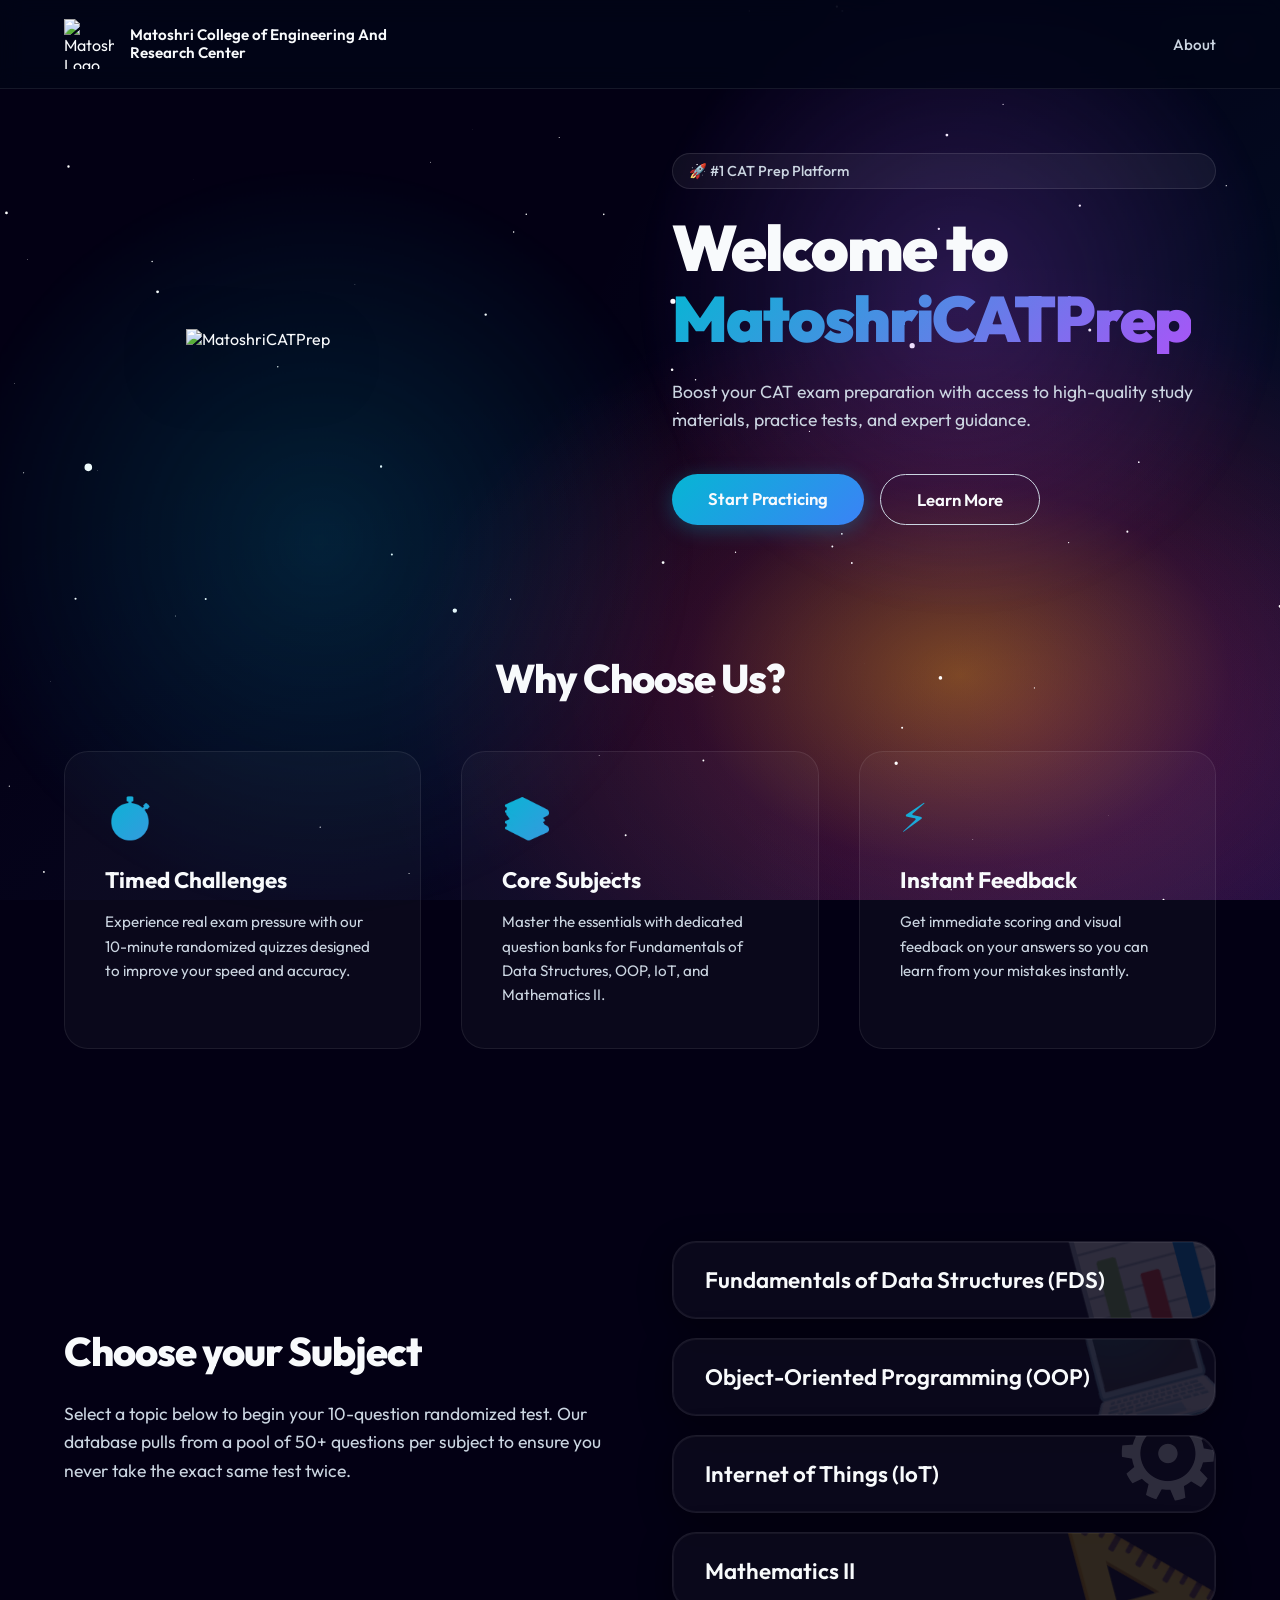
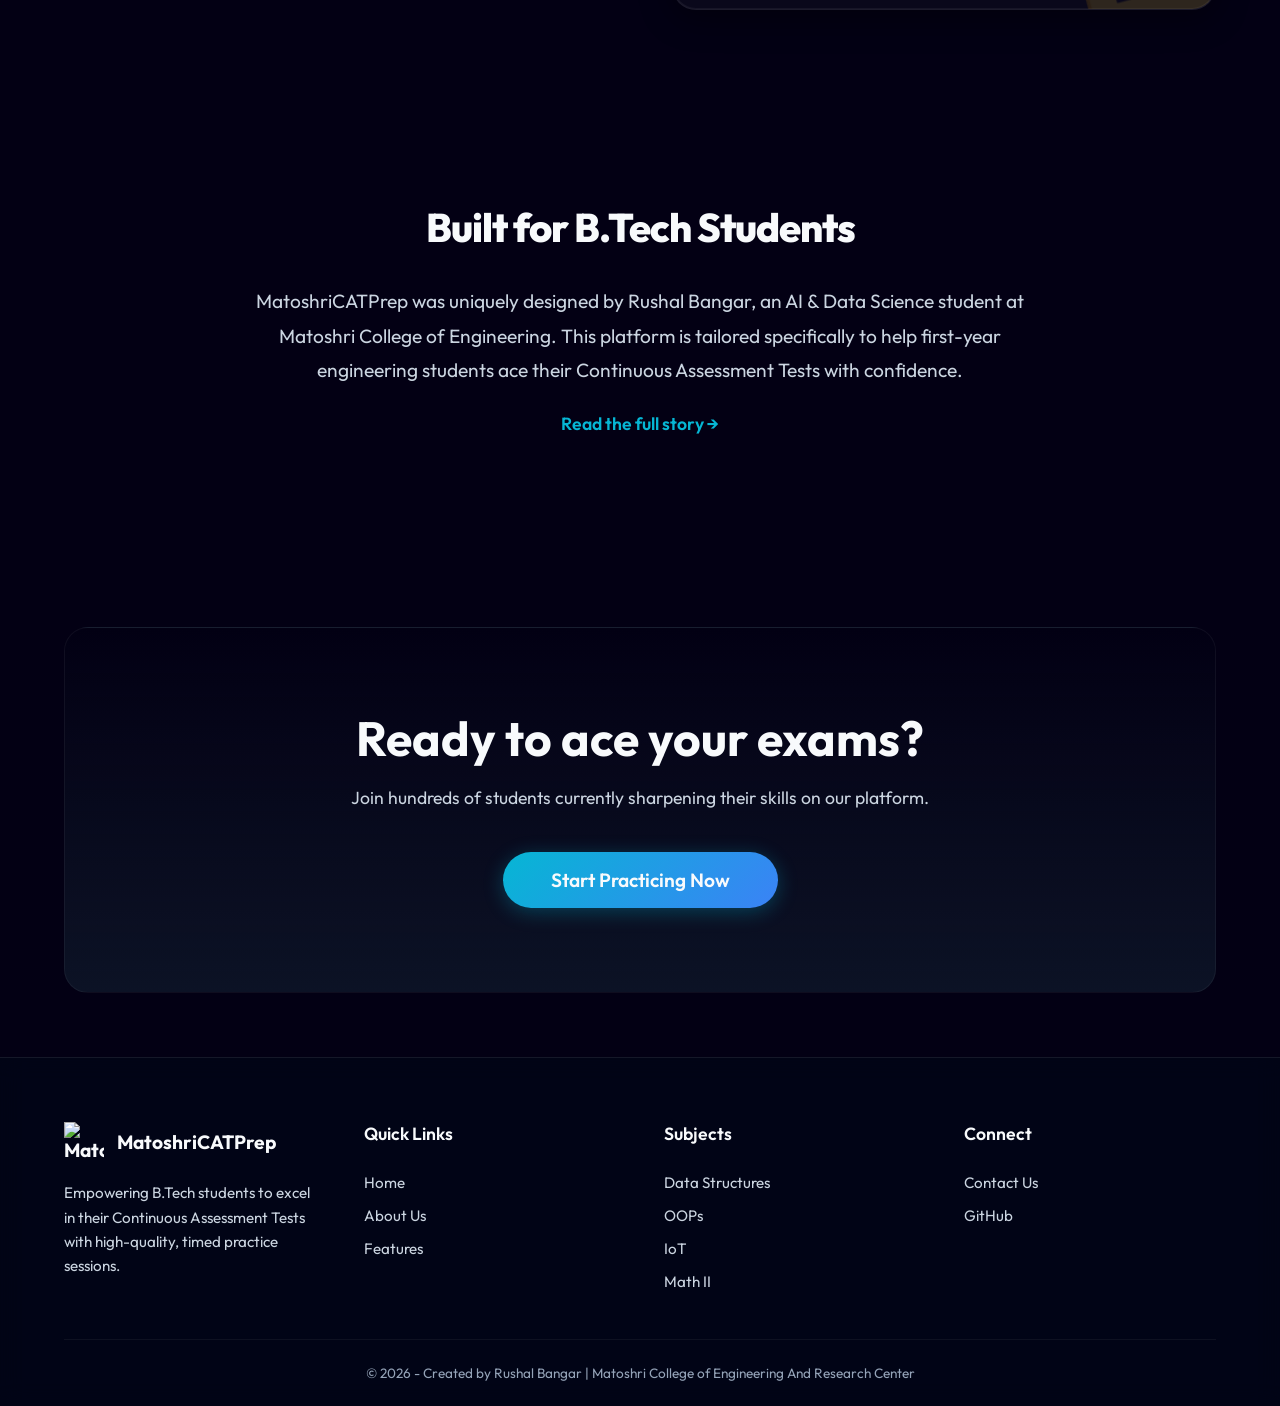
==== index.html @ 19cada09 "Enhance frontend design, micro-interactions, and add anti-cheat alerts" ====
<!DOCTYPE html>
<html lang="en">

<head>
    <title>MatoshriCATPrep - Professional CAT Preparation</title>
    <meta name="keywords" content="CAT, MatoshriCATPrep, R.B, B.Tech, Exam, Practice">
    <meta name="description"
        content="Boost your CAT exam preparation with MatoshriCATPrep! Access high-quality study materials, practice tests, and expert guidance.">

    <meta name="viewport" content="width=device-width, initial-scale=1.0">
    <meta charset="UTF-8">

    <link rel="preconnect" href="https://fonts.googleapis.com">
    <link rel="preconnect" href="https://fonts.gstatic.com" crossorigin>
    <link href="https://fonts.googleapis.com/css2?family=Outfit:wght@300;400;500;600;700;800&display=swap"
        rel="stylesheet">
    <link rel="icon" type="image/png" href="Logo.png">
    <link rel="stylesheet" href="style.css">
</head>

<body>
    <div class="bg-orb orb-primary"></div>
    <div class="bg-orb orb-secondary"></div>

    <header class="site-header">
        <a href="index.html" class="logo-area">
            <img src="Logo.png" height="50" width="50" alt="MatoshriCATPrep Logo">
            <b>Matoshri College of Engineering And Research Center</b>
        </a>
        <nav>
            <a href="About.html">About</a>
        </nav>
    </header>

    <main class="page-container">
        <!-- Hero Section -->
        <!-- Hero Section -->
        <section class="grid-2-col animate-up delay-1">
            <div class="hero-image">
                <div class="hero-glow"></div>
                <img src="Logo.png" alt="MatoshriCATPrep" class="hero-logo-img">
            </div>

            <div class="hero-content">
                <div class="badge">🚀 #1 CAT Prep Platform</div>
                <h1 class="text-hero">Welcome to <br><span class="text-gradient">MatoshriCATPrep</span></h1>
                <p class="subtitle margin-b-lg">
                    Boost your CAT exam preparation with access to high-quality study materials,
                    practice tests, and expert guidance.
                </p>
                <div class="hero-buttons">
                    <a href="#subjects" class="btn-primary">Start Practicing</a>
                    <a href="#features" class="btn-primary btn-outline">Learn More</a>
                </div>
            </div>
        </section>

        <!-- Features Section -->
        <section id="features" class="section-spacing animate-up delay-2">
            <h2 class="section-heading" style="text-align: center; display: block; margin-bottom: 3rem;">Why Choose Us?
            </h2>
            <div class="grid-3-col">
                <div class="feature-box">
                    <div class="feature-icon">⏱️</div>
                    <h3 style="font-size: 1.4rem; color: var(--text-primary);">Timed Challenges</h3>
                    <p class="subtitle" style="font-size: 0.95rem;">Experience real exam pressure with our 10-minute
                        randomized quizzes designed to improve your speed and accuracy.</p>
                </div>
                <div class="feature-box">
                    <div class="feature-icon">📚</div>
                    <h3 style="font-size: 1.4rem; color: var(--text-primary);">Core Subjects</h3>
                    <p class="subtitle" style="font-size: 0.95rem;">Master the essentials with dedicated question banks
                        for Fundamentals of Data Structures, OOP, IoT, and Mathematics II.</p>
                </div>
                <div class="feature-box">
                    <div class="feature-icon">⚡</div>
                    <h3 style="font-size: 1.4rem; color: var(--text-primary);">Instant Feedback</h3>
                    <p class="subtitle" style="font-size: 0.95rem;">Get immediate scoring and visual feedback on your
                        answers so you can learn from your mistakes instantly.</p>
                </div>
            </div>
        </section>

        <!-- Subject Selection Section -->
        <section id="subjects" class="section-spacing animate-up delay-3">
            <div class="grid-2-col">
                <div>
                    <h2 class="section-heading">Choose your Subject</h2>
                    <p class="subtitle margin-b-lg">Select a topic below to begin your 10-question randomized test. Our
                        database pulls from a pool of 50+ questions per subject to ensure you never take the exact same
                        test twice.</p>
                </div>
                <div class="flex-col-gap" style="margin-top: 0;">
                    <a href="FDS.html" class="glass-card subject-card">
                        <span class="subject-icon">📊</span>
                        <span class="subject-text">Fundamentals of Data Structures (FDS)</span>
                    </a>
                    <a href="OOP.html" class="glass-card subject-card">
                        <span class="subject-icon">💻</span>
                        <span class="subject-text">Object-Oriented Programming (OOP)</span>
                    </a>
                    <a href="IOT.html" class="glass-card subject-card">
                        <span class="subject-icon">⚙️</span>
                        <span class="subject-text">Internet of Things (IoT)</span>
                    </a>
                    <a href="Math.html" class="glass-card subject-card">
                        <span class="subject-icon">📐</span>
                        <span class="subject-text">Mathematics II</span>
                    </a>
                </div>
            </div>
        </section>

        <!-- About Snippet -->
        <section class="section-spacing animate-up"
            style="text-align: center; max-width: 800px; margin-left: auto; margin-right: auto;">
            <h2 class="section-heading" style="display: block; margin-bottom: 2rem;">Built for B.Tech Students</h2>
            <p class="subtitle" style="font-size: 1.2rem; line-height: 1.8;">
                MatoshriCATPrep was uniquely designed by Rushal Bangar, an AI & Data Science student at Matoshri College
                of Engineering. This platform is tailored specifically to help first-year engineering students ace their
                Continuous Assessment Tests with confidence.
            </p>
            <a href="About.html"
                style="color: var(--accent-cyan); text-decoration: none; font-weight: 600; font-size: 1.1rem; display: inline-block; margin-top: 1.5rem;">Read
                the full story →</a>
        </section>

        <!-- CTA Section -->
        <section class="cta-section animate-up">
            <h2 style="font-size: 3rem; margin-bottom: 1rem; color: var(--text-primary);">Ready to ace your exams?</h2>
            <p class="subtitle" style="margin-bottom: 2.5rem; max-width: 600px; margin-left: auto; margin-right: auto;">
                Join hundreds of students currently sharpening their skills on our platform.</p>
            <a href="#subjects" class="btn-primary" style="font-size: 1.2rem; padding: 16px 48px;">Start Practicing
                Now</a>
        </section>

    </main>

    <footer class="site-footer">
        <div class="footer-content">
            <div class="footer-section">
                <a href="index.html" class="footer-logo">
                    <img src="Logo.png" height="40" width="40" alt="MatoshriCATPrep Logo" loading="lazy">
                    <span>MatoshriCATPrep</span>
                </a>
                <p>Empowering B.Tech students to excel in their Continuous Assessment Tests with high-quality, timed
                    practice sessions.</p>
            </div>

            <div class="footer-section">
                <h4 class="footer-heading">Quick Links</h4>
                <ul class="footer-links">
                    <li><a href="index.html">Home</a></li>
                    <li><a href="About.html">About Us</a></li>
                    <li><a href="#features">Features</a></li>
                </ul>
            </div>

            <div class="footer-section">
                <h4 class="footer-heading">Subjects</h4>
                <ul class="footer-links">
                    <li><a href="FDS.html">Data Structures</a></li>
                    <li><a href="OOP.html">OOPs</a></li>
                    <li><a href="IOT.html">IoT</a></li>
                    <li><a href="Math.html">Math II</a></li>
                </ul>
            </div>

            <div class="footer-section">
                <h4 class="footer-heading">Connect</h4>
                <ul class="footer-links">
                    <li><a href="mailto:rushalbangar19@gmail.com">Contact Us</a></li>
                    <li><a href="https://github.com/RushalBangar" target="_blank">GitHub</a></li>
                </ul>
            </div>
        </div>
        <div class="footer-bottom">
            <p>© 2026 - Created by Rushal Bangar | Matoshri College of Engineering And Research Center</p>
        </div>
    </footer>
    <script src="galaxy.js" defer></script>
</body>

</html>
---- style.css ----
/* ============================================================ */
/* style.css - Main Web Design System                           */
/* ============================================================ */

:root {
    /* Nexalum-Inspired Core Colors */
    --bg-dark: #0f172a;
    /* Slate 900 */
    --bg-darker: #020617;
    /* Slate 950 */
    --bg-card: rgba(30, 41, 59, 0.4);
    /* Slate 800 transparent */

    /* Vibrant Neon Accents */
    --accent-cyan: #06b6d4;
    --accent-blue: #3b82f6;
    --accent-purple: #a855f7;
    --accent-pink: #ec4899;

    /* Text Colors */
    --text-primary: #f8fafc;
    --text-secondary: #cbd5e1;
    --text-dim: #94a3b8;

    /* Glass Effects */
    --glass-bg: rgba(255, 255, 255, 0.03);
    /* Extremely soft glass */
    --glass-border: rgba(255, 255, 255, 0.08);
    /* Barely visible reflection border */
    --glass-border-hover: rgba(255, 255, 255, 0.15);

    /* Glow Effects */
    --glow-cyan: rgba(6, 182, 212, 0.5);
    --glow-purple: rgba(168, 85, 247, 0.5);

    --font-main: 'Outfit', 'Inter', system-ui, -apple-system, sans-serif;
    --radius-lg: 24px;
    --radius-pill: 9999px;
}

/* --- Global Reset & Background --- */
* {
    margin: 0;
    padding: 0;
    box-sizing: border-box;
}

body {
    font-family: var(--font-main);
    background-color: #030014;
    /* Deep cosmic space */

    /* Anti-Cheat */
    -webkit-user-select: none;
    /* Safari */
    -moz-user-select: none;
    /* Firefox */
    -ms-user-select: none;
    /* IE10+/Edge */
    user-select: none;
    /* Standard */

    /* Simplified CSS Galaxy Implementation to reduce lag */
    background-image:
        /* The glowing Galactic Center (Orange/Yellow) */
        radial-gradient(ellipse at center, rgba(255, 165, 0, 0.4) 0%, rgba(255, 69, 0, 0.1) 20%, transparent 40%),
        /* Inner Magenta/Purple Sweep */
        radial-gradient(ellipse at 40% 40%, rgba(255, 0, 255, 0.15) 0%, transparent 30%),
        radial-gradient(ellipse at 60% 60%, rgba(138, 43, 226, 0.15) 0%, transparent 40%),
        /* Outer Blue Nebula Dust */
        radial-gradient(ellipse at 70% 30%, rgba(0, 191, 255, 0.1) 0%, transparent 50%),
        radial-gradient(ellipse at 30% 70%, rgba(65, 105, 225, 0.1) 0%, transparent 50%);

    background-size:
        150% 150%,
        /* Center */
        200% 200%, 200% 200%,
        /* Purple */
        200% 200%, 200% 200%;
    /* Blue */

    /* Removed heavy CSS animation. Relying on canvas for animation. */
    background-attachment: fixed;
    color: var(--text-primary);
    min-height: 100vh;
    display: flex;
    flex-direction: column;
    overflow-x: hidden;
    position: relative;
}

main {
    flex: 1;
    /* Forces the main content area to expand and push the footer down */
    display: flex;
    flex-direction: column;
    justify-content: center;
    /* Optionally center content vertically */
}

@keyframes rotateGalaxy {
    0% {
        background-position:
            50% 50%,
            /* Center immobile */
            0% 0%, 100% 100%,
            /* Purple moving */
            100% 0%, 0% 100%,
            /* Blue moving */
            0px 0px, 0px 0px, 0px 0px, 0px 0px,
            0px 0px, 0px 0px, 0px 0px, 0px 0px;
        /* Stars start */
    }

    100% {
        background-position:
            50% 50%,
            100% 100%, 0% 0%,
            0% 100%, 100% 0%,
            100px 100px, 150px 150px, 200px 200px, 250px 250px,
            300px -300px, -350px 350px, 400px 400px, -450px -450px;
        /* Stars drift */
    }
}

/* --- Nexalum Aesthetic Utilities --- */

/* Text Gradient Effect */
.text-gradient {
    background: linear-gradient(135deg, var(--accent-cyan), var(--accent-purple));
    -webkit-background-clip: text;
    background-clip: text;
    -webkit-text-fill-color: transparent;
    display: inline-block;
}

/* Background Glowing Orbs */
.bg-orb {
    position: fixed;
    border-radius: 50%;
    z-index: -1;
    opacity: 0.6;
    pointer-events: none;
    will-change: transform;
    animation: drift 20s ease-in-out infinite alternate;
}

.orb-primary {
    top: -10%;
    right: -5%;
    width: 60vw;
    height: 60vw;
    max-width: 800px;
    max-height: 800px;
    background: radial-gradient(circle, rgba(168, 85, 247, 0.4) 0%, transparent 60%);
    /* Purple */
}

.orb-secondary {
    bottom: -10%;
    left: -10%;
    width: 70vw;
    height: 70vw;
    max-width: 900px;
    max-height: 900px;
    background: radial-gradient(circle, rgba(6, 182, 212, 0.3) 0%, transparent 60%);
    /* Cyan */
}

@keyframes drift {
    0% {
        transform: translate(0, 0) scale(1);
    }

    100% {
        transform: translate(-30px, 30px) scale(1.1);
    }
}

/* Base Layout Classes */
.page-container {
    width: 90%;
    max-width: 1200px;
    margin: 4rem auto;
}

.grid-2-col {
    display: grid;
    grid-template-columns: 1fr 1fr;
    gap: 4rem;
    align-items: center;
}

.grid-3-col {
    display: grid;
    grid-template-columns: repeat(auto-fit, minmax(280px, 1fr));
    gap: 2.5rem;
    align-items: stretch;
}

.flex-col-gap {
    display: flex;
    flex-direction: column;
    gap: 1.2rem;
    margin-top: 2rem;
}

.section-spacing {
    margin-top: 8rem;
    margin-bottom: 4rem;
}

.text-hero {
    font-size: 4rem;
    line-height: 1.1;
    margin-bottom: 1.5rem;
    font-weight: 900;
    letter-spacing: -2px;
}

.margin-b-lg {
    margin-bottom: 2.5rem;
}

/* Floating Badge/Pill Feature */
.badge {
    display: inline-flex;
    align-items: center;
    gap: 0.5rem;
    padding: 0.5rem 1rem;
    background: rgba(255, 255, 255, 0.05);
    border: 1px solid rgba(255, 255, 255, 0.1);
    border-radius: var(--radius-pill);
    color: var(--text-secondary);
    font-size: 0.9rem;
    font-weight: 500;
    margin-bottom: 1.5rem;
    backdrop-filter: blur(10px);
}

/* --- Layout Components --- */
.site-header {
    display: flex;
    justify-content: space-between;
    align-items: center;
    padding: 1.2rem 5%;
    background: rgba(2, 6, 23, 0.8);
    backdrop-filter: blur(12px);
    border-bottom: 1px solid var(--glass-border);
    position: sticky;
    top: 0;
    z-index: 100;
}

.site-header .logo-area {
    display: flex;
    align-items: center;
    gap: 1rem;
    text-decoration: none;
    color: var(--text-primary);
}

.site-header b {
    font-size: 0.95rem;
    font-weight: 600;
    max-width: 300px;
    line-height: 1.2;
}

.site-header nav {
    display: flex;
    gap: 2rem;
}

.site-header nav a {
    color: var(--text-secondary);
    text-decoration: none;
    font-weight: 500;
    transition: all 0.3s ease;
    font-size: 0.95rem;
}

.site-header nav a:hover {
    color: var(--accent-teal);
    text-shadow: 0 0 8px var(--glow-teal);
}

/* --- Detailed Footer Elements --- */
.site-footer {
    padding: 4rem 5% 1.5rem;
    background: rgba(2, 6, 23, 0.7);
    backdrop-filter: blur(12px);
    border-top: 1px solid var(--glass-border);
    margin-top: auto;
}

.footer-content {
    display: grid;
    grid-template-columns: repeat(auto-fit, minmax(200px, 1fr));
    gap: 3rem;
    max-width: 1200px;
    margin: 0 auto 3rem;
    text-align: left;
}

.footer-section {
    display: flex;
    flex-direction: column;
    gap: 1.2rem;
}

.footer-logo {
    display: flex;
    align-items: center;
    gap: 0.8rem;
    text-decoration: none;
    color: var(--text-primary);
    font-weight: 700;
    font-size: 1.2rem;
}

.footer-section p {
    color: var(--text-secondary);
    font-size: 0.95rem;
    line-height: 1.6;
}

.footer-heading {
    color: var(--text-primary);
    font-size: 1.1rem;
    font-weight: 600;
    margin-bottom: 0.5rem;
}

.footer-links {
    list-style: none;
    display: flex;
    flex-direction: column;
    gap: 0.8rem;
}

.footer-links a {
    color: var(--text-secondary);
    text-decoration: none;
    font-size: 0.95rem;
    transition: all 0.3s ease;
    display: inline-flex;
    align-items: center;
    gap: 0.5rem;
}

.footer-links a:hover {
    color: var(--accent-cyan);
    transform: translateX(5px);
}

.footer-bottom {
    text-align: center;
    padding-top: 1.5rem;
    border-top: 1px solid rgba(255, 255, 255, 0.05);
    color: var(--text-dim);
    font-size: 0.85rem;
    max-width: 1200px;
    margin: 0 auto;
}

/* --- Global Utilities --- */
.section-heading {
    font-size: 2.5rem;
    font-weight: 800;
    letter-spacing: -1px;
    margin-bottom: 1.5rem;
    position: relative;
    display: inline-block;
    color: var(--text-primary);
}

.subtitle {
    font-size: 1.1rem;
    color: var(--text-secondary);
    line-height: 1.6;
}

/* Glass Card */
.glass-card {
    background: var(--glass-bg);
    backdrop-filter: blur(20px);
    -webkit-backdrop-filter: blur(20px);
    border: 1px solid var(--glass-border);
    border-radius: var(--radius-lg);
    box-shadow: inset 0 0 0 1px rgba(255, 255, 255, 0.05), 0 8px 32px rgba(0, 0, 0, 0.4);
    box-sizing: border-box;
    display: block;
    padding: 1.5rem 2rem;
    text-decoration: none;
    color: var(--text-primary);
    font-size: 1.4rem;
    font-weight: 600;
    transition: all 0.4s cubic-bezier(0.175, 0.885, 0.32, 1.275);
    position: relative;
    overflow: hidden;
}

.glass-card::before {
    content: "";
    position: absolute;
    top: 0;
    left: -100%;
    width: 50%;
    height: 100%;
    background: linear-gradient(to right, transparent, rgba(255, 255, 255, 0.05), transparent);
    transform: skewX(-20deg);
    transition: left 0.5s ease;
}

.glass-card:hover {
    transform: translateY(-8px);
    border-color: var(--glass-border-hover);
    box-shadow: inset 0 0 0 1px rgba(255, 255, 255, 0.1), 0 15px 40px rgba(0, 0, 0, 0.6), 0 0 20px rgba(59, 130, 246, 0.2);
}

.glass-card:hover::before {
    left: 200%;
}

/* Subject Card 3D Depth */
.subject-card {
    display: flex;
    align-items: center;
    position: relative;
    padding: 1.5rem 2rem;
    overflow: hidden;
}

.subject-icon {
    position: absolute;
    right: -10px;
    bottom: -20px;
    font-size: 8rem;
    opacity: 0.15;
    transform: rotate(-15deg);
    transition: all 0.5s cubic-bezier(0.175, 0.885, 0.32, 1.275);
    z-index: 0;
    pointer-events: none;
}

.subject-card:hover .subject-icon {
    transform: rotate(0deg) scale(1.1);
    opacity: 0.25;
}

.subject-text {
    position: relative;
    z-index: 1;
}

/* Feature Box for Landing Page */
.feature-box {
    background: var(--glass-bg);
    backdrop-filter: blur(16px);
    -webkit-backdrop-filter: blur(16px);
    border: 1px solid var(--glass-border);
    border-radius: var(--radius-lg);
    padding: 2.5rem;
    text-align: left;
    transition: all 0.4s cubic-bezier(0.4, 0, 0.2, 1);
    display: flex;
    flex-direction: column;
    gap: 1rem;
}

.feature-box:hover {
    transform: translateY(-5px);
    border-color: rgba(6, 182, 212, 0.3);
    /* Cyan hint */
    box-shadow: 0 10px 30px rgba(0, 0, 0, 0.3), inset 0 0 0 1px rgba(255, 255, 255, 0.1);
}

.feature-icon {
    font-size: 2.5rem;
    margin-bottom: 0.5rem;
    background: linear-gradient(135deg, var(--accent-cyan), var(--accent-purple));
    -webkit-background-clip: text;
    background-clip: text;
    color: transparent;
    display: inline-block;
}

/* CTA Section */
.cta-section {
    text-align: center;
    padding: 5rem 2rem;
    background: linear-gradient(180deg, transparent, rgba(15, 23, 42, 0.8));
    border-radius: var(--radius-lg);
    border: 1px solid rgba(255, 255, 255, 0.05);
    margin-top: 8rem;
}

/* Base Hero Layout Classes */
.hero-image {
    position: relative;
    width: 100%;
    max-width: 300px;
    margin: 0 auto;
    display: flex;
    justify-content: center;
    align-items: center;
}

.hero-glow {
    position: absolute;
    width: 100%;
    padding-top: 100%;
    border-radius: 50%;
    background: radial-gradient(circle, var(--glow-teal) 0%, transparent 70%);
    animation: pulseTimer 4s infinite alternate;
    z-index: 0;
}

.hero-logo-img {
    width: 100%;
    position: relative;
    z-index: 1;
    filter: drop-shadow(0 20px 30px rgba(0, 0, 0, 0.5));
}

.hero-content {
    display: flex;
    flex-direction: column;
    justify-content: center;
    width: 100%;
}

.hero-buttons {
    display: flex;
    gap: 1rem;
    flex-wrap: wrap;
}

.btn-outline {
    background: transparent !important;
    box-shadow: none !important;
    border: 1px solid var(--text-secondary) !important;
    color: var(--text-primary) !important;
}

.btn-outline:hover {
    background: rgba(255, 255, 255, 0.05) !important;
    border-color: var(--text-primary) !important;
    box-shadow: 0 4px 15px rgba(255, 255, 255, 0.1) !important;
}

/* --- About Page Specifics --- */
.about-container {
    width: 90%;
    max-width: 1000px;
    margin: 4rem auto;
    text-align: center;
}

.features-grid {
    display: flex;
    flex-wrap: wrap;
    justify-content: center;
    gap: 2rem;
    margin: 4rem 0;
}

.features-grid .feature-box {
    flex: 1 1 300px;
    max-width: 450px;
    /* Prevents cards from getting too wide if there's space */
}

.creator-card {
    background: linear-gradient(135deg, rgba(15, 23, 42, 0.6), rgba(2, 6, 23, 0.8));
    backdrop-filter: blur(20px);
    -webkit-backdrop-filter: blur(20px);
    border: 1px solid rgba(45, 212, 191, 0.3);
    border-radius: var(--radius-lg);
    padding: 3rem 2rem;
    margin: 2rem auto;
    max-width: 600px;
    box-shadow: inset 0 0 20px rgba(45, 212, 191, 0.1), 0 10px 30px rgba(0, 0, 0, 0.5);
    position: relative;
    overflow: hidden;
}

.creator-card h3 {
    font-size: 2rem;
    color: var(--text-primary);
    margin-bottom: 0.5rem;
}

.creator-subtitle {
    font-size: 1.1rem;
    color: var(--text-secondary);
    line-height: 1.6;
    margin-bottom: 2rem;
}

.contact-links {
    display: flex;
    justify-content: center;
    gap: 1rem;
    flex-wrap: wrap;
}

/* Buttons */
.btn-primary {
    background: linear-gradient(135deg, var(--accent-cyan), var(--accent-blue));
    color: var(--text-primary);
    padding: 14px 36px;
    border-radius: var(--radius-pill);
    border: none;
    font-weight: 600;
    font-size: 1.05rem;
    cursor: pointer;
    transition: all 0.4s cubic-bezier(0.4, 0, 0.2, 1);
    text-decoration: none;
    display: inline-block;
    box-shadow: 0 4px 20px rgba(6, 182, 212, 0.3);
    position: relative;
    overflow: hidden;
}

.btn-primary::after {
    content: "";
    position: absolute;
    top: 0;
    left: 0;
    width: 100%;
    height: 100%;
    background: linear-gradient(to bottom, rgba(255, 255, 255, 0.15) 0%, transparent 100%);
    opacity: 0;
    transition: opacity 0.3s ease;
}

.btn-primary:hover {
    transform: translateY(-2px) scale(1.02);
    box-shadow: 0 10px 30px rgba(6, 182, 212, 0.5), inset 0 0 0 1px rgba(255, 255, 255, 0.2);
}

.btn-primary:hover::after {
    opacity: 1;
}

.btn-primary:active {
    transform: translateY(1px) scale(0.96);
    box-shadow: 0 2px 10px rgba(6, 182, 212, 0.4);
}

/* --- Animations --- */
@keyframes fadeInUp {
    from {
        opacity: 0;
        transform: translateY(30px);
    }

    to {
        opacity: 1;
        transform: translateY(0);
    }
}

.animate-up {
    animation: fadeInUp 0.8s cubic-bezier(0.4, 0, 0.2, 1) forwards;
}

.delay-1 {
    animation-delay: 0.1s;
    opacity: 0;
}

.delay-2 {
    animation-delay: 0.2s;
    opacity: 0;
}

.delay-3 {
    animation-delay: 0.3s;
    opacity: 0;
}

/* Custom Scrollbar */
::-webkit-scrollbar {
    width: 10px;
}

/* --- Tooltips --- */
[data-tooltip] {
    position: relative;
    cursor: pointer;
}

[data-tooltip]::after {
    content: attr(data-tooltip);
    position: absolute;
    bottom: 120%;
    left: 50%;
    transform: translateX(-50%) translateY(10px);
    background: rgba(15, 23, 42, 0.95);
    color: var(--text-primary);
    padding: 0.5rem 1rem;
    border-radius: 8px;
    font-size: 0.85rem;
    white-space: nowrap;
    opacity: 0;
    visibility: hidden;
    transition: all 0.3s cubic-bezier(0.4, 0, 0.2, 1);
    box-shadow: 0 10px 25px rgba(0, 0, 0, 0.5);
    border: 1px solid rgba(255, 255, 255, 0.1);
    backdrop-filter: blur(4px);
    z-index: 1000;
}

[data-tooltip]:hover::after {
    opacity: 1;
    visibility: visible;
    transform: translateX(-50%) translateY(0);
}

::-webkit-scrollbar-track {
    background: var(--bg-dark);
}

::-webkit-scrollbar-thumb {
    background: #1e293b;
    border-radius: 5px;
    border: 2px solid var(--bg-dark);
}

::-webkit-scrollbar-thumb:hover {
    background: #334155;
}

@media (max-width: 900px) {
    .grid-2-col {
        grid-template-columns: 1fr;
        gap: 3rem;
        text-align: center;
    }

    .text-hero {
        font-size: 3rem;
    }

    .section-heading {
        text-align: center;
        display: block;
    }

    .grid-2-col .btn-primary {
        margin: 0 auto;
    }
}

@media (max-width: 768px) {
    .page-container {
        width: 92%;
        margin: 2rem auto;
    }

    .site-header {
        padding: 1rem 5%;
        flex-direction: column;
        gap: 1rem;
    }

    .site-header b {
        display: none;
        /* Hide full name on mobile for space */
    }

    .site-header nav {
        width: 100%;
        justify-content: center;
        flex-wrap: wrap;
        gap: 1.5rem;
    }

    .section-heading {
        font-size: 2rem;
    }

    .text-hero {
        font-size: 2.5rem;
    }

    .grid-2-col,
    .grid-3-col {
        gap: 2rem;
    }

    .glass-card,
    .feature-box,
    .creator-card {
        padding: 1.5rem;
    }

    .cta-section {
        padding: 3rem 1.5rem;
        margin-top: 5rem;
    }

    .section-spacing {
        margin-top: 5rem;
        margin-bottom: 3rem;
    }

    /* Hero Layout Mobile Fixes */
    .hero-content {
        order: 2;
        /* Content below image on mobile */
    }

    .hero-image {
        order: 1;
        /* Image above content on mobile */
        max-width: 150px !important;
        /* Force much smaller size */
        margin: 0 auto 1.5rem auto !important;
    }

    .hero-buttons {
        display: flex !important;
        flex-direction: column !important;
        align-items: center !important;
        gap: 1rem !important;
    }

    .hero-buttons .btn-primary {
        width: 100% !important;
        max-width: 250px;
        margin: 0 !important;
    }
}

@media (max-width: 480px) {
    .text-hero {
        font-size: 2rem;
    }

    .btn-primary {
        padding: 12px 24px;
        font-size: 1rem;
    }
}
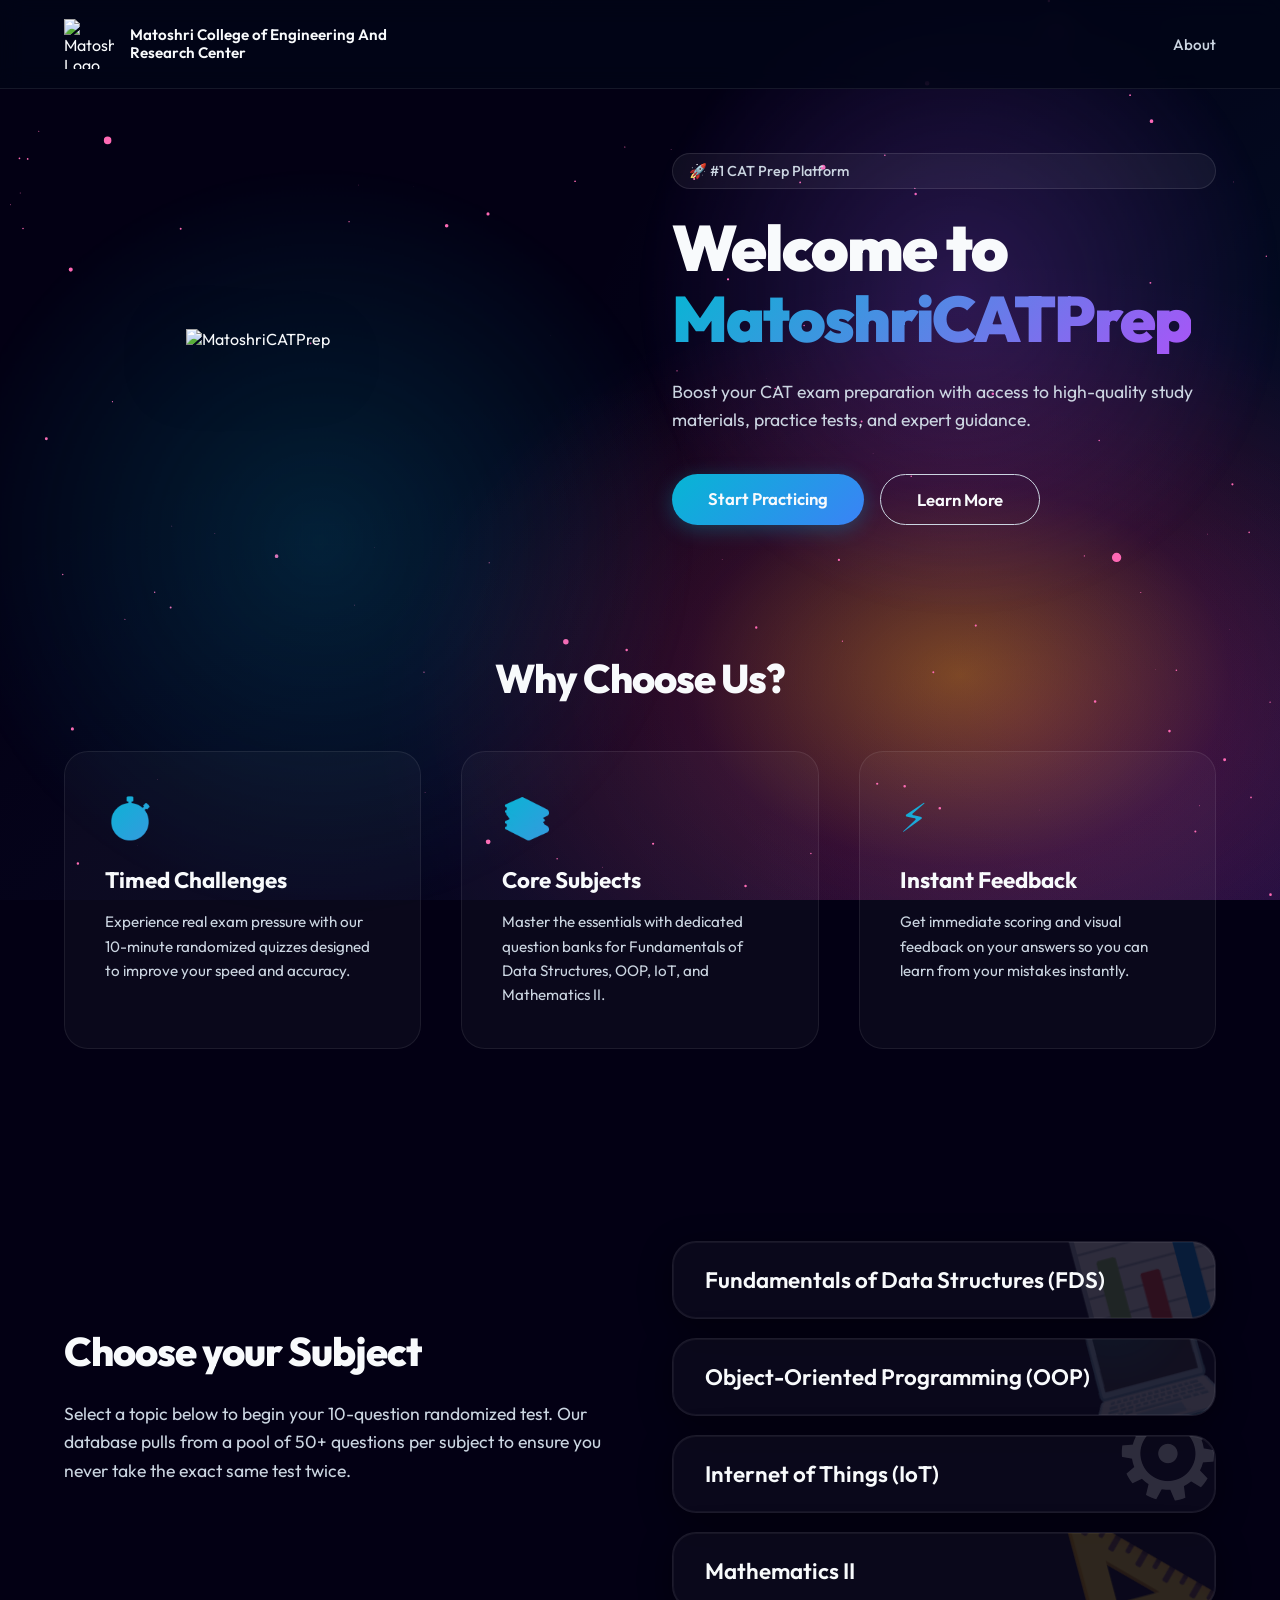
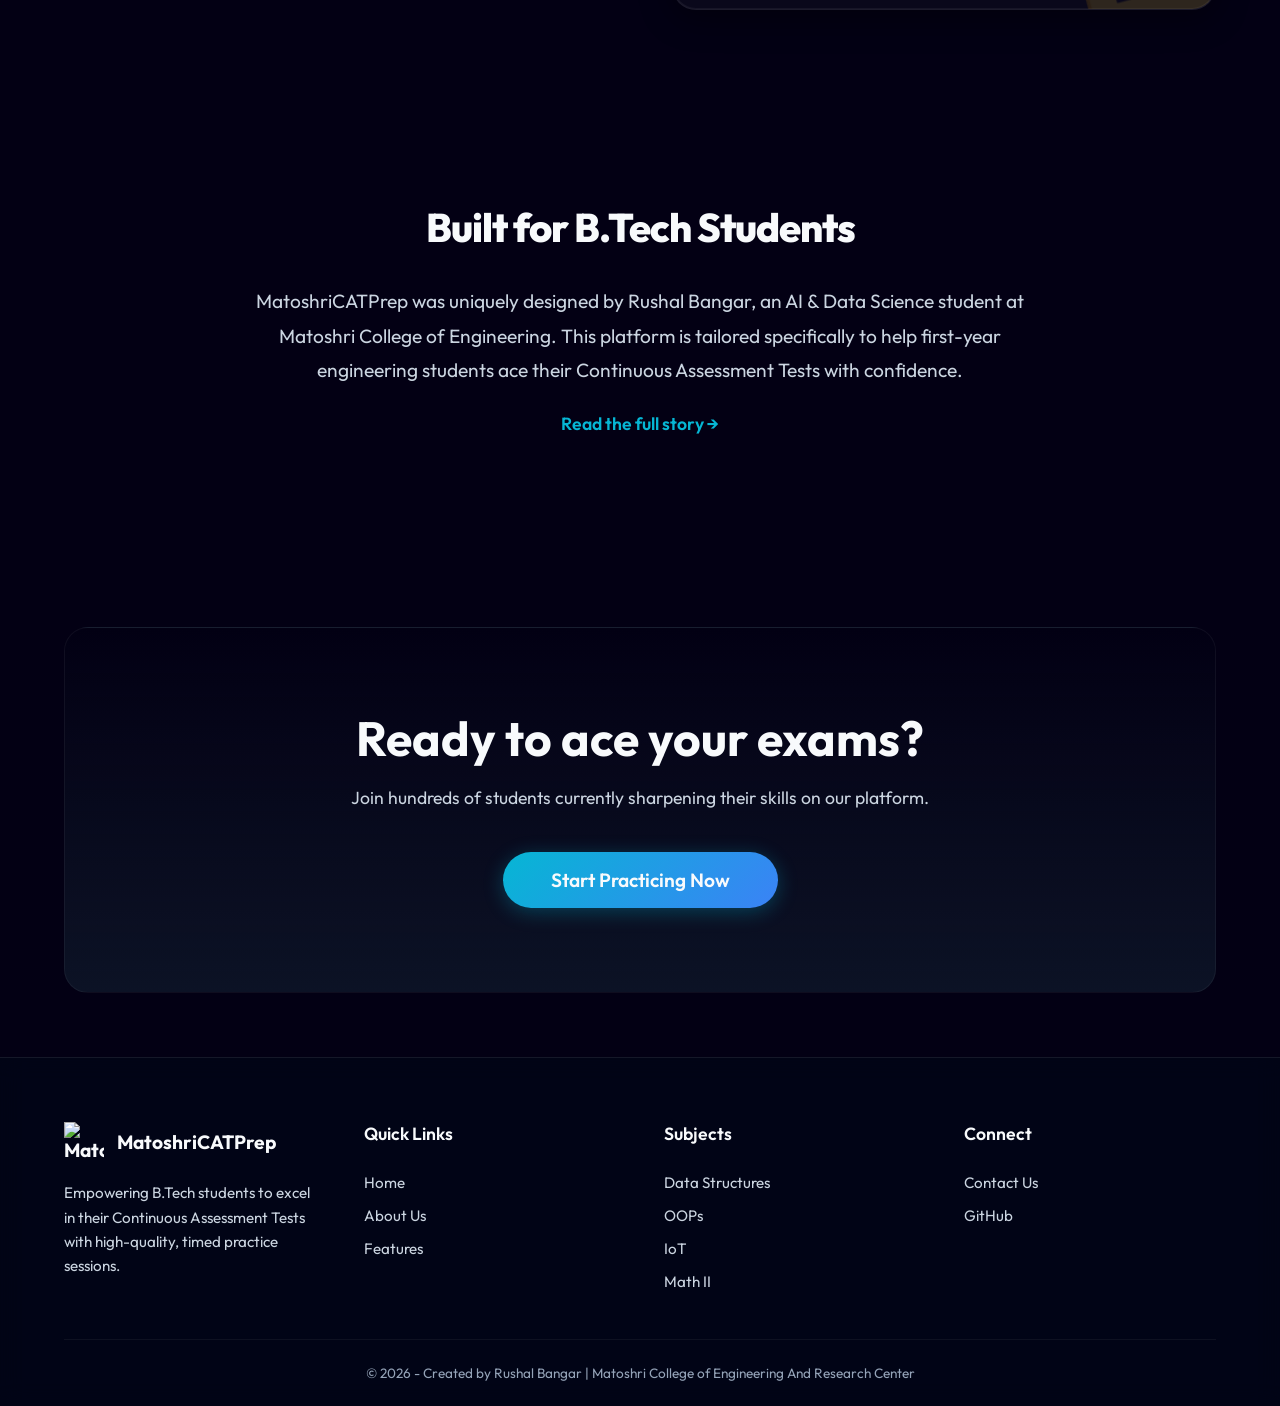
==== commit f0dde0ac: "Update from AI assistant" ====
--- a/index.html
+++ b/index.html
@@ -17,6 +17,15 @@
     <link rel="icon" type="image/png" href="Logo.png">
     <link rel="stylesheet" href="style.css">
 </head>
+<!-- Google tag (gtag.js) -->
+<script async src="https://www.googletagmanager.com/gtag/js?id=G-GRC08H1LGY"></script>
+<script>
+  window.dataLayer = window.dataLayer || [];
+  function gtag(){dataLayer.push(arguments);}
+  gtag('js', new Date());
+
+  gtag('config', 'G-GRC08H1LGY');
+</script>
 
 <body>
     <div class="bg-orb orb-primary"></div>
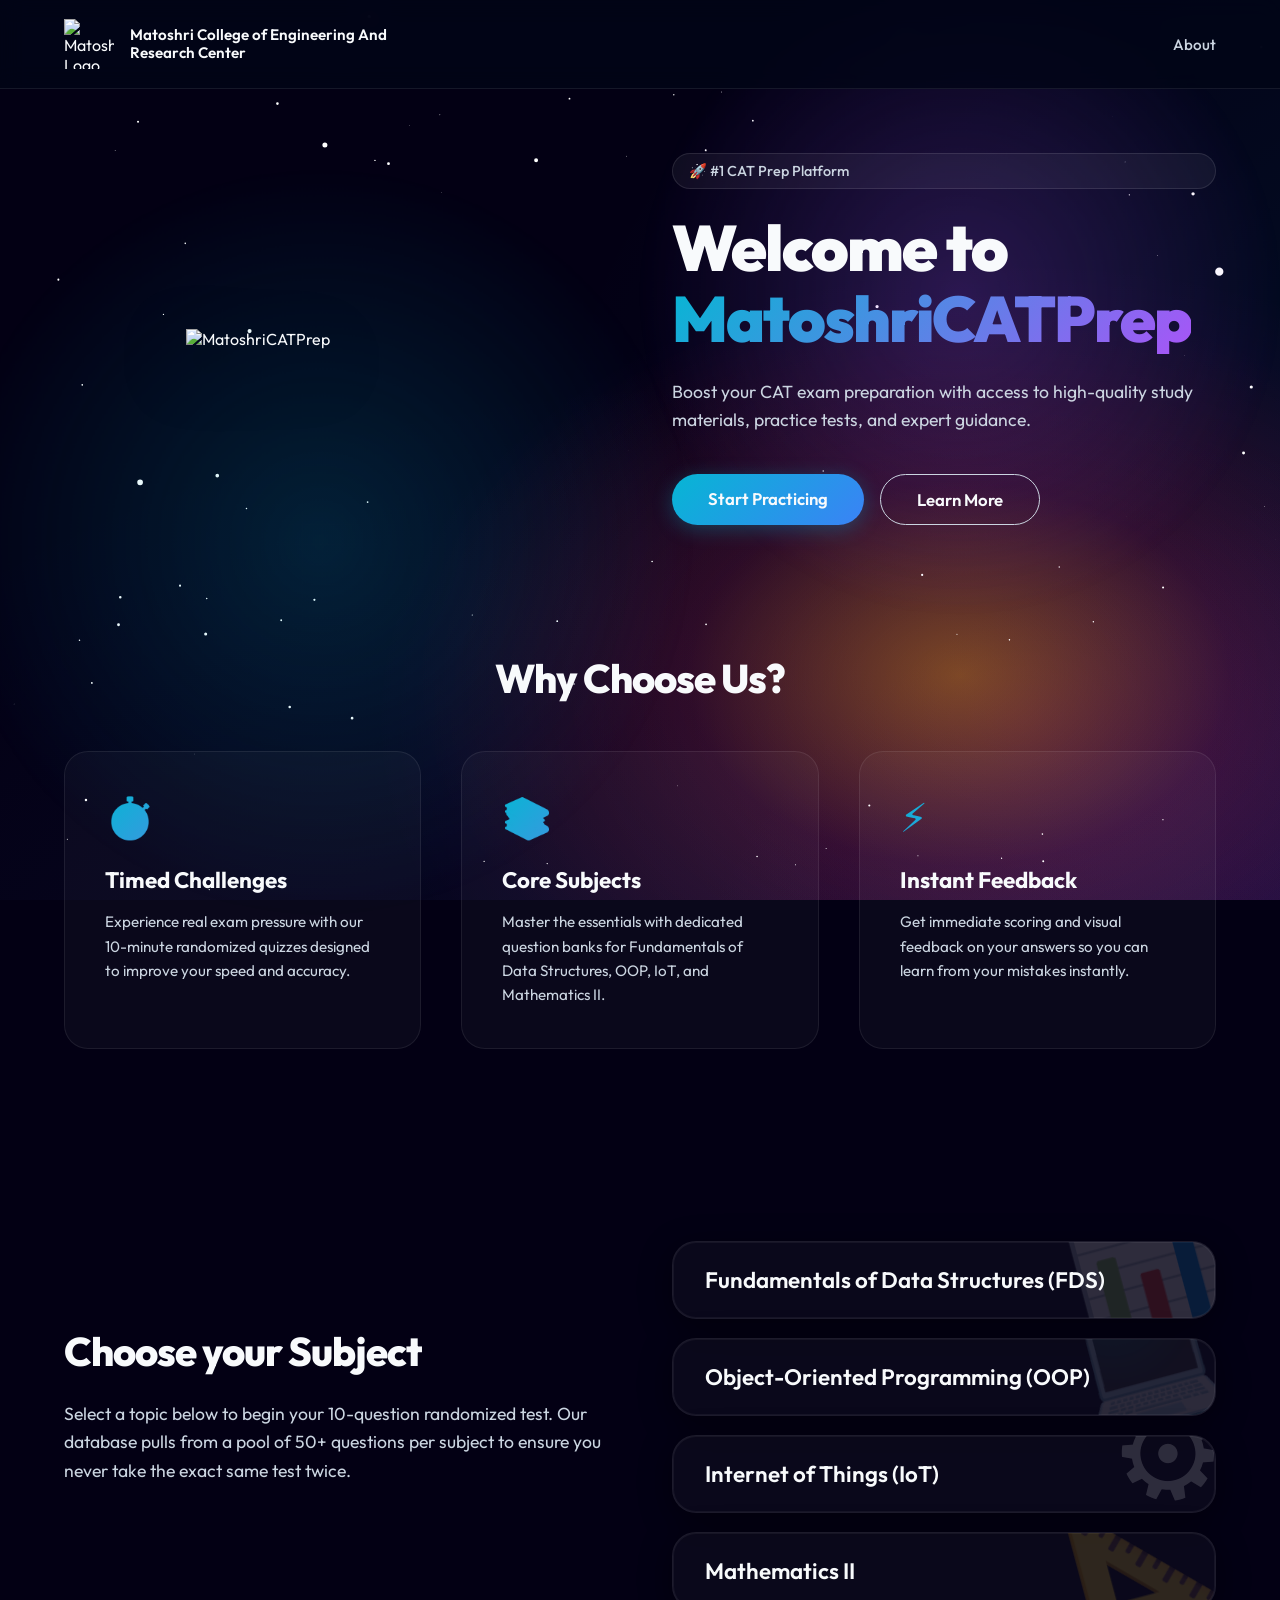
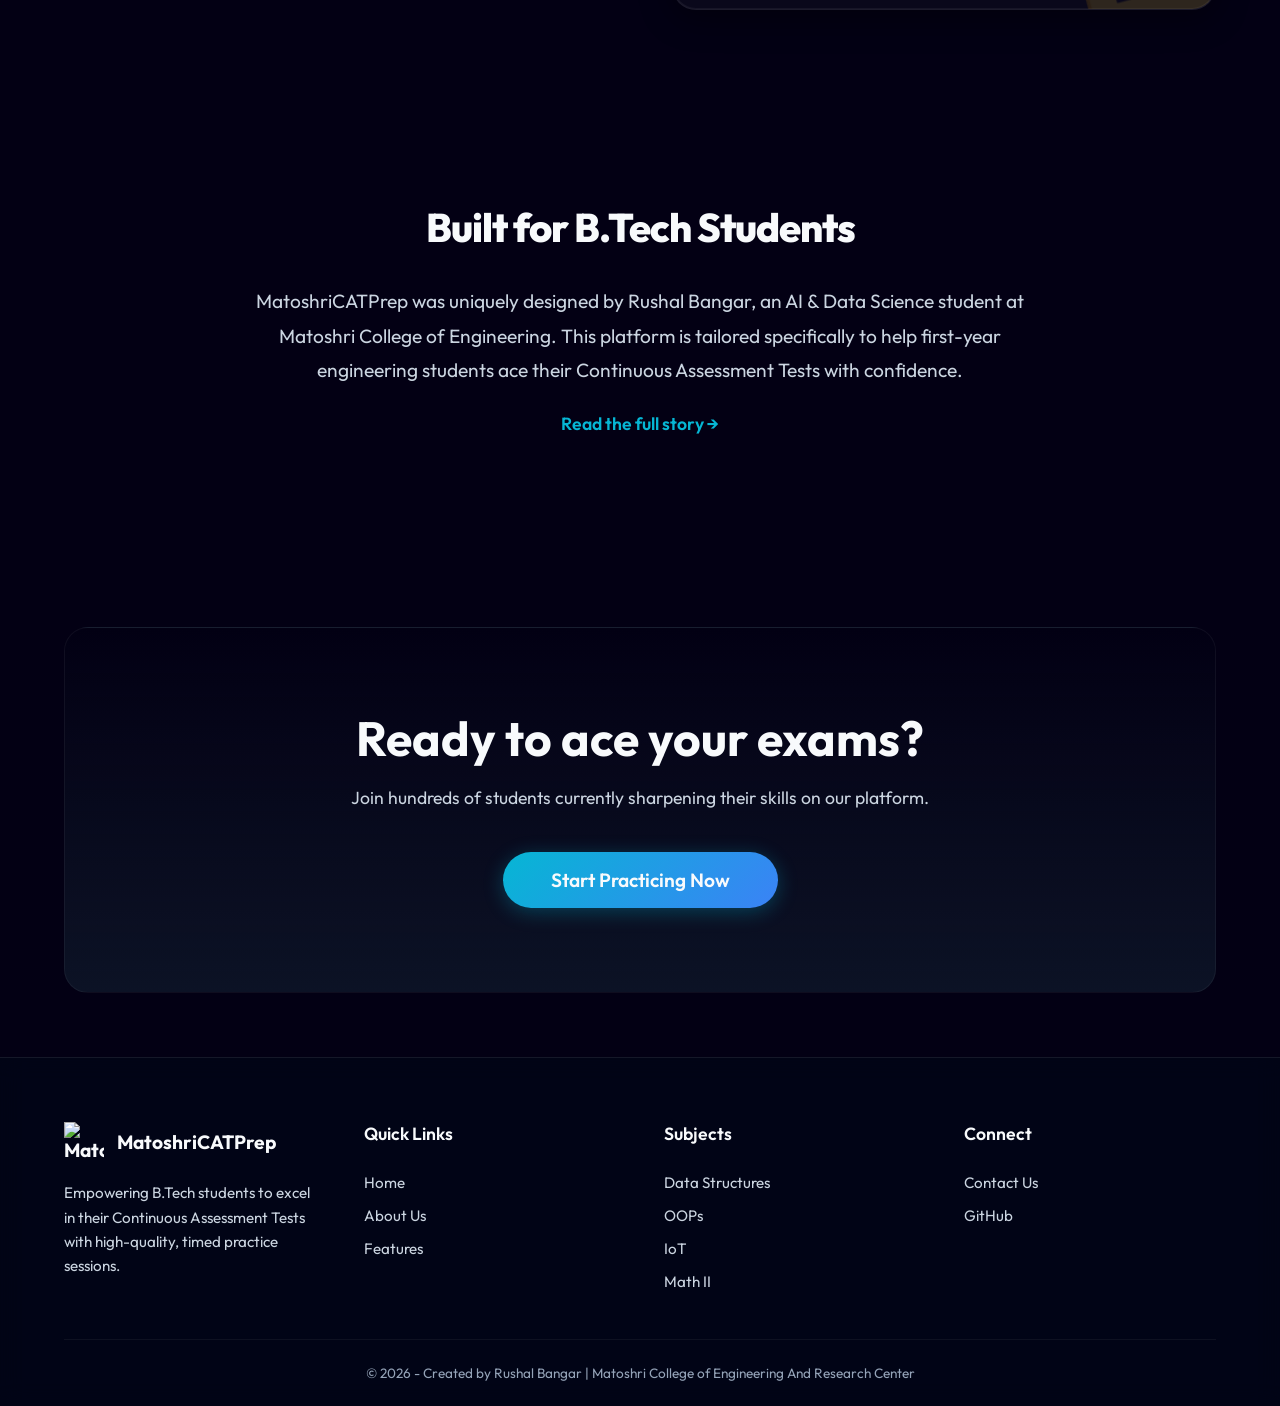
==== commit 6331b67d: "chore: update links, OG tags, and meta descriptions" ====
--- a/index.html
+++ b/index.html
@@ -5,7 +5,12 @@
     <title>MatoshriCATPrep - Professional CAT Preparation</title>
     <meta name="keywords" content="CAT, MatoshriCATPrep, R.B, B.Tech, Exam, Practice">
     <meta name="description"
-        content="Boost your CAT exam preparation with MatoshriCATPrep! Access high-quality study materials, practice tests, and expert guidance.">
+        content="Boost your CAT exam preparation with MatoshriCATPrep, created by Rushal Bangar! Access high-quality study materials, practice tests, and expert guidance.">
+    <meta property="og:title" content="MatoshriCATPrep - Professional CAT Preparation">
+    <meta property="og:description" content="Boost your CAT exam preparation with MatoshriCATPrep, created by Rushal Bangar! Access high-quality study materials, practice tests, and expert guidance.">
+    <meta property="og:image" content="https://matoshricatprep.netlify.app/Logo.png">
+    <meta property="og:url" content="https://matoshricatprep.netlify.app/">
+    <meta property="og:type" content="website">
 
     <meta name="viewport" content="width=device-width, initial-scale=1.0">
     <meta charset="UTF-8">
@@ -32,12 +37,12 @@
     <div class="bg-orb orb-secondary"></div>
 
     <header class="site-header">
-        <a href="index.html" class="logo-area">
+        <a class='logo-area' href='/'>
             <img src="Logo.png" height="50" width="50" alt="MatoshriCATPrep Logo">
             <b>Matoshri College of Engineering And Research Center</b>
         </a>
         <nav>
-            <a href="About.html">About</a>
+            <a href='/about'>About</a>
         </nav>
     </header>
 
@@ -100,19 +105,19 @@
                         test twice.</p>
                 </div>
                 <div class="flex-col-gap" style="margin-top: 0;">
-                    <a href="FDS.html" class="glass-card subject-card">
+                    <a class='glass-card subject-card' href='/fds'>
                         <span class="subject-icon">📊</span>
                         <span class="subject-text">Fundamentals of Data Structures (FDS)</span>
                     </a>
-                    <a href="OOP.html" class="glass-card subject-card">
+                    <a class='glass-card subject-card' href='/oop'>
                         <span class="subject-icon">💻</span>
                         <span class="subject-text">Object-Oriented Programming (OOP)</span>
                     </a>
-                    <a href="IOT.html" class="glass-card subject-card">
+                    <a class='glass-card subject-card' href='/iot'>
                         <span class="subject-icon">⚙️</span>
                         <span class="subject-text">Internet of Things (IoT)</span>
                     </a>
-                    <a href="Math.html" class="glass-card subject-card">
+                    <a class='glass-card subject-card' href='/math'>
                         <span class="subject-icon">📐</span>
                         <span class="subject-text">Mathematics II</span>
                     </a>
@@ -129,8 +134,7 @@
                 of Engineering. This platform is tailored specifically to help first-year engineering students ace their
                 Continuous Assessment Tests with confidence.
             </p>
-            <a href="About.html"
-                style="color: var(--accent-cyan); text-decoration: none; font-weight: 600; font-size: 1.1rem; display: inline-block; margin-top: 1.5rem;">Read
+            <a href='/about' style='color: var(--accent-cyan); text-decoration: none; font-weight: 600; font-size: 1.1rem; display: inline-block; margin-top: 1.5rem;'>Read
                 the full story →</a>
         </section>
 
@@ -148,7 +152,7 @@
     <footer class="site-footer">
         <div class="footer-content">
             <div class="footer-section">
-                <a href="index.html" class="footer-logo">
+                <a class='footer-logo' href='/'>
                     <img src="Logo.png" height="40" width="40" alt="MatoshriCATPrep Logo" loading="lazy">
                     <span>MatoshriCATPrep</span>
                 </a>
@@ -159,8 +163,8 @@
             <div class="footer-section">
                 <h4 class="footer-heading">Quick Links</h4>
                 <ul class="footer-links">
-                    <li><a href="index.html">Home</a></li>
-                    <li><a href="About.html">About Us</a></li>
+                    <li><a href='/'>Home</a></li>
+                    <li><a href='/about'>About Us</a></li>
                     <li><a href="#features">Features</a></li>
                 </ul>
             </div>
@@ -168,10 +172,10 @@
             <div class="footer-section">
                 <h4 class="footer-heading">Subjects</h4>
                 <ul class="footer-links">
-                    <li><a href="FDS.html">Data Structures</a></li>
-                    <li><a href="OOP.html">OOPs</a></li>
-                    <li><a href="IOT.html">IoT</a></li>
-                    <li><a href="Math.html">Math II</a></li>
+                    <li><a href='/fds'>Data Structures</a></li>
+                    <li><a href='/oop'>OOPs</a></li>
+                    <li><a href='/iot'>IoT</a></li>
+                    <li><a href='/math'>Math II</a></li>
                 </ul>
             </div>
 
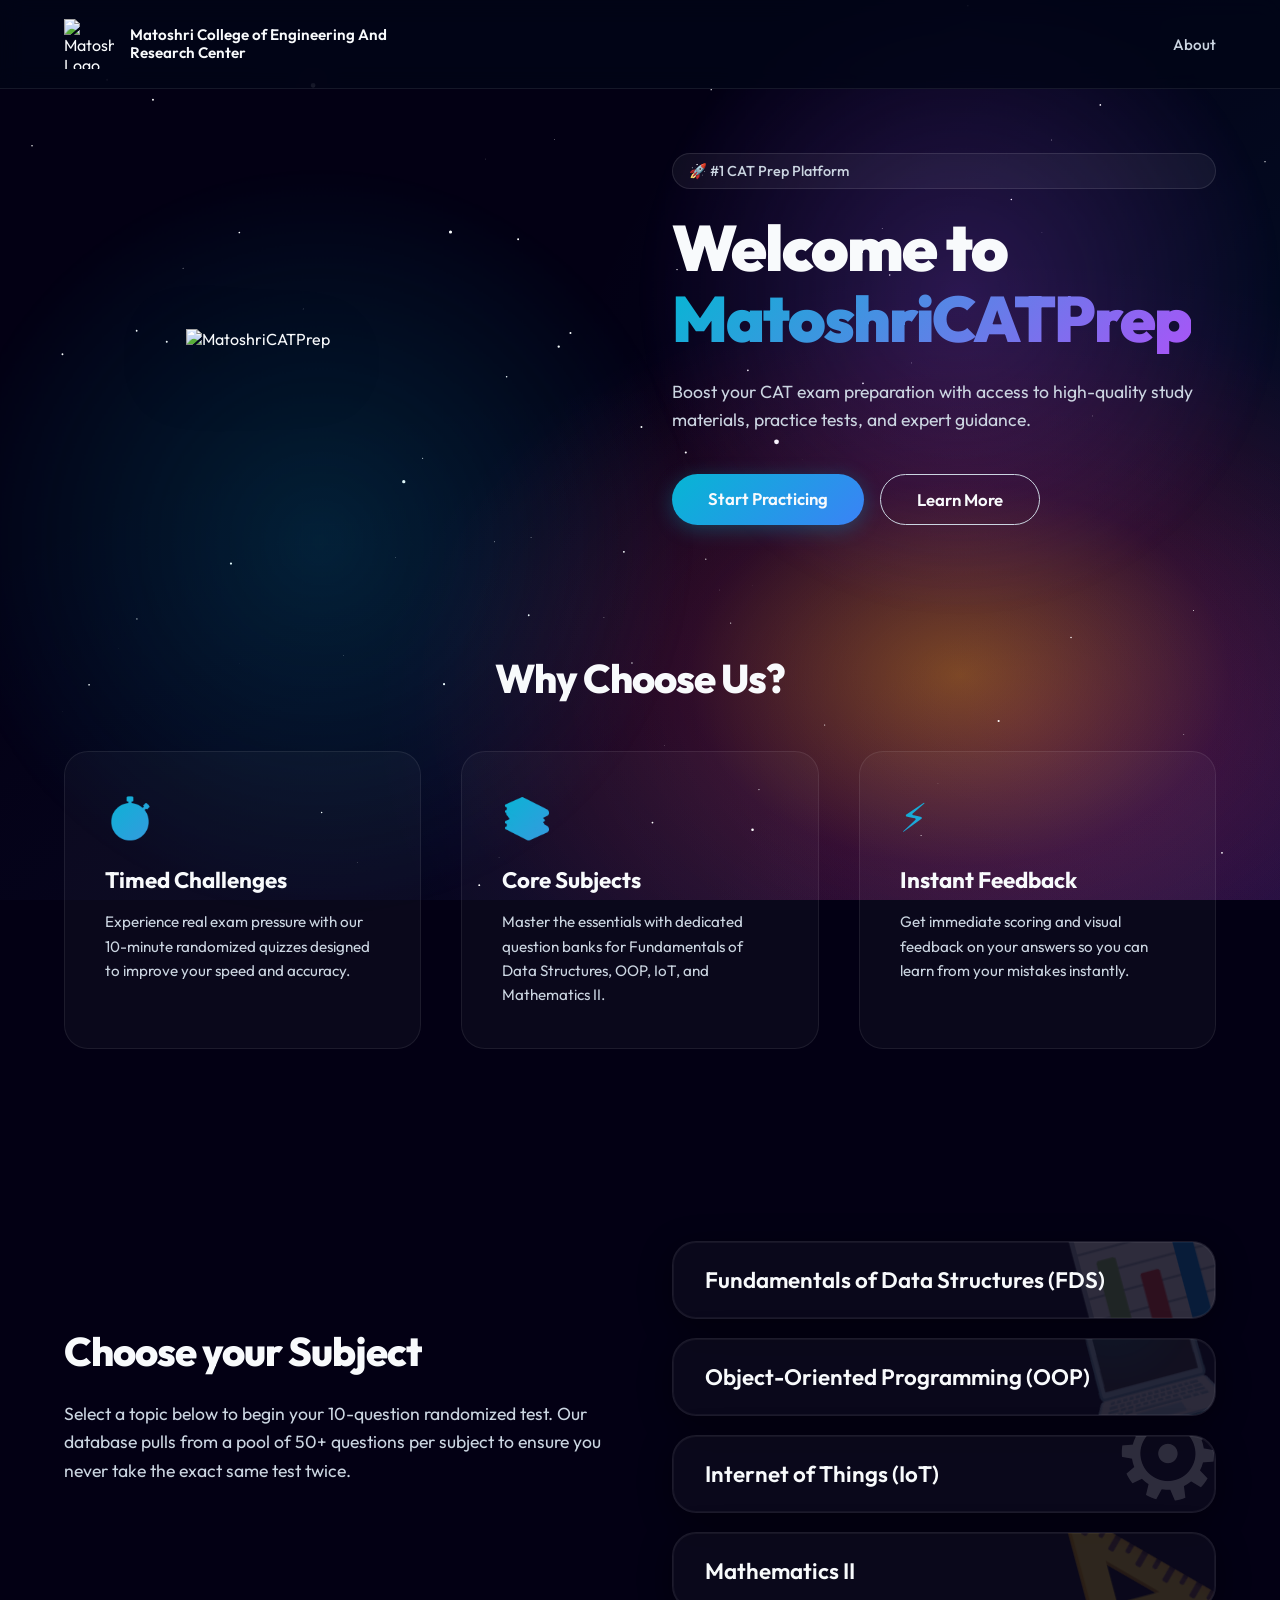
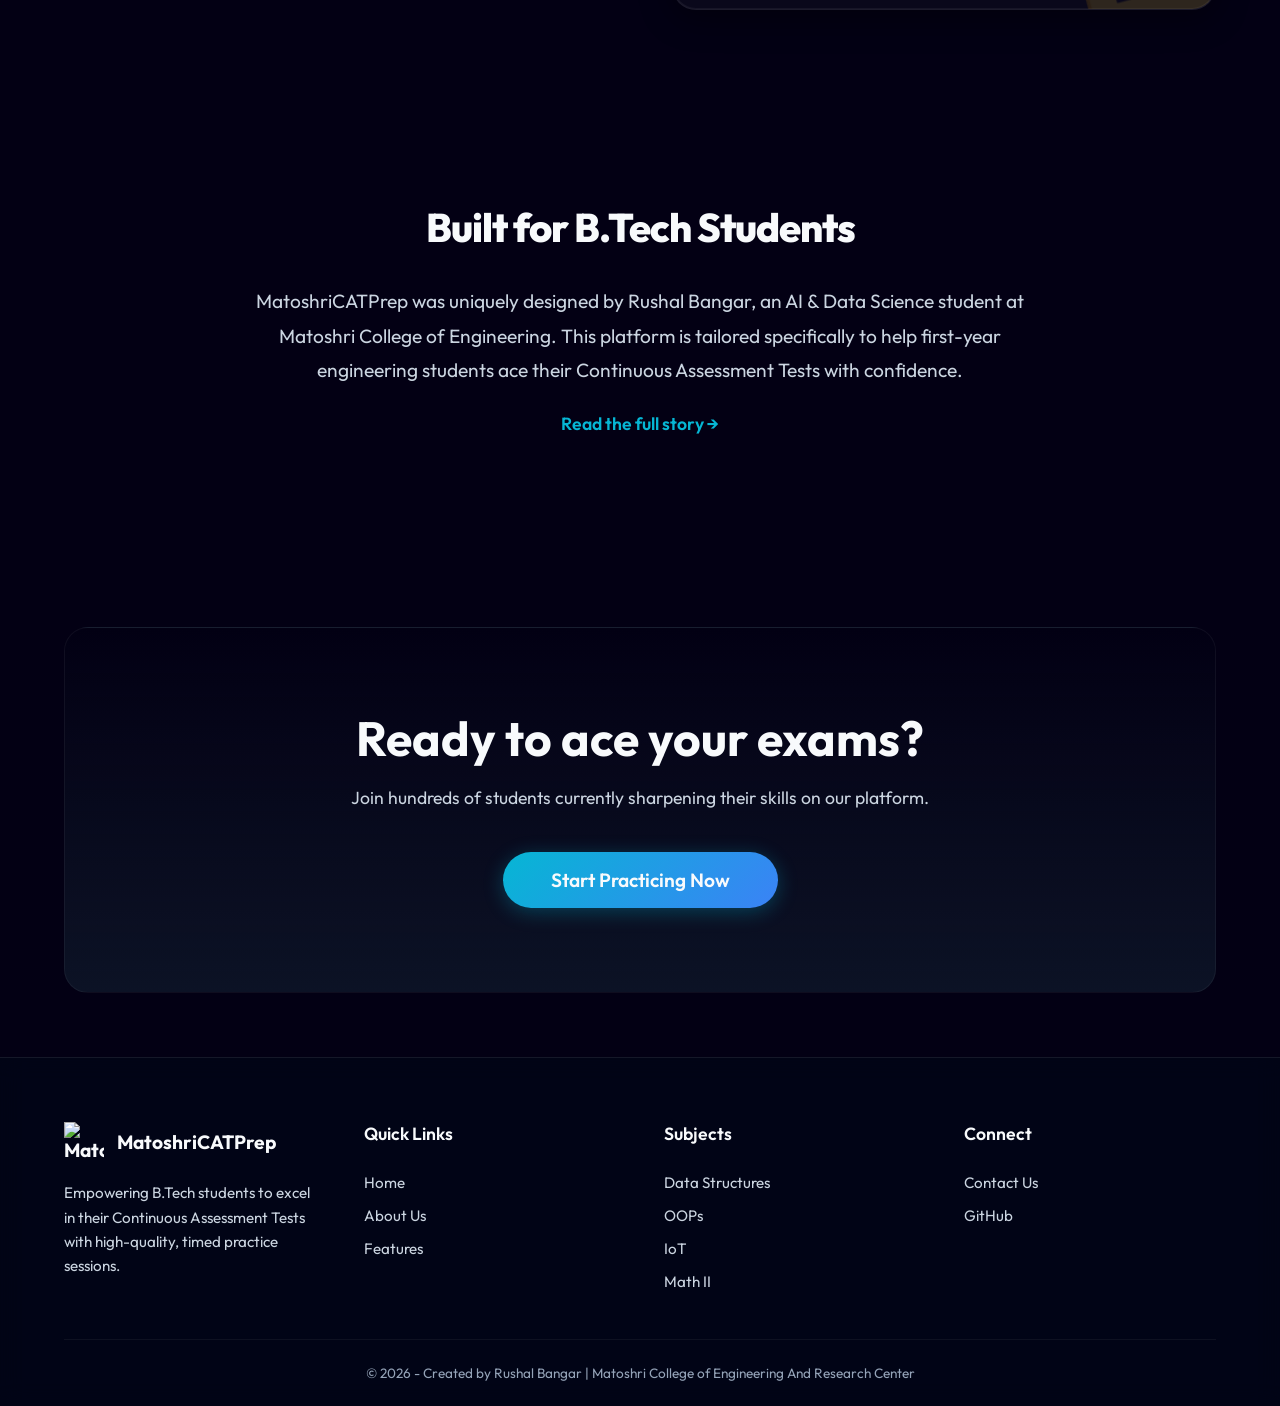
==== commit 87a11354: "fix: restructure meta tags for better scraping" ====
--- a/index.html
+++ b/index.html
@@ -2,18 +2,17 @@
 <html lang="en">
 
 <head>
+    <meta charset="UTF-8">
+    <meta name="viewport" content="width=device-width, initial-scale=1.0">
     <title>MatoshriCATPrep - Professional CAT Preparation</title>
     <meta name="keywords" content="CAT, MatoshriCATPrep, R.B, B.Tech, Exam, Practice">
-    <meta name="description"
-        content="Boost your CAT exam preparation with MatoshriCATPrep, created by Rushal Bangar! Access high-quality study materials, practice tests, and expert guidance.">
+    <meta name="description" content="Boost your CAT exam preparation with MatoshriCATPrep, created by Rushal Bangar! Access high-quality study materials, practice tests, and expert guidance.">
     <meta property="og:title" content="MatoshriCATPrep - Professional CAT Preparation">
     <meta property="og:description" content="Boost your CAT exam preparation with MatoshriCATPrep, created by Rushal Bangar! Access high-quality study materials, practice tests, and expert guidance.">
     <meta property="og:image" content="https://matoshricatprep.netlify.app/Logo.png">
     <meta property="og:url" content="https://matoshricatprep.netlify.app/">
     <meta property="og:type" content="website">
-
-    <meta name="viewport" content="width=device-width, initial-scale=1.0">
-    <meta charset="UTF-8">
+    <meta name="twitter:card" content="summary_large_image">
 
     <link rel="preconnect" href="https://fonts.googleapis.com">
     <link rel="preconnect" href="https://fonts.gstatic.com" crossorigin>
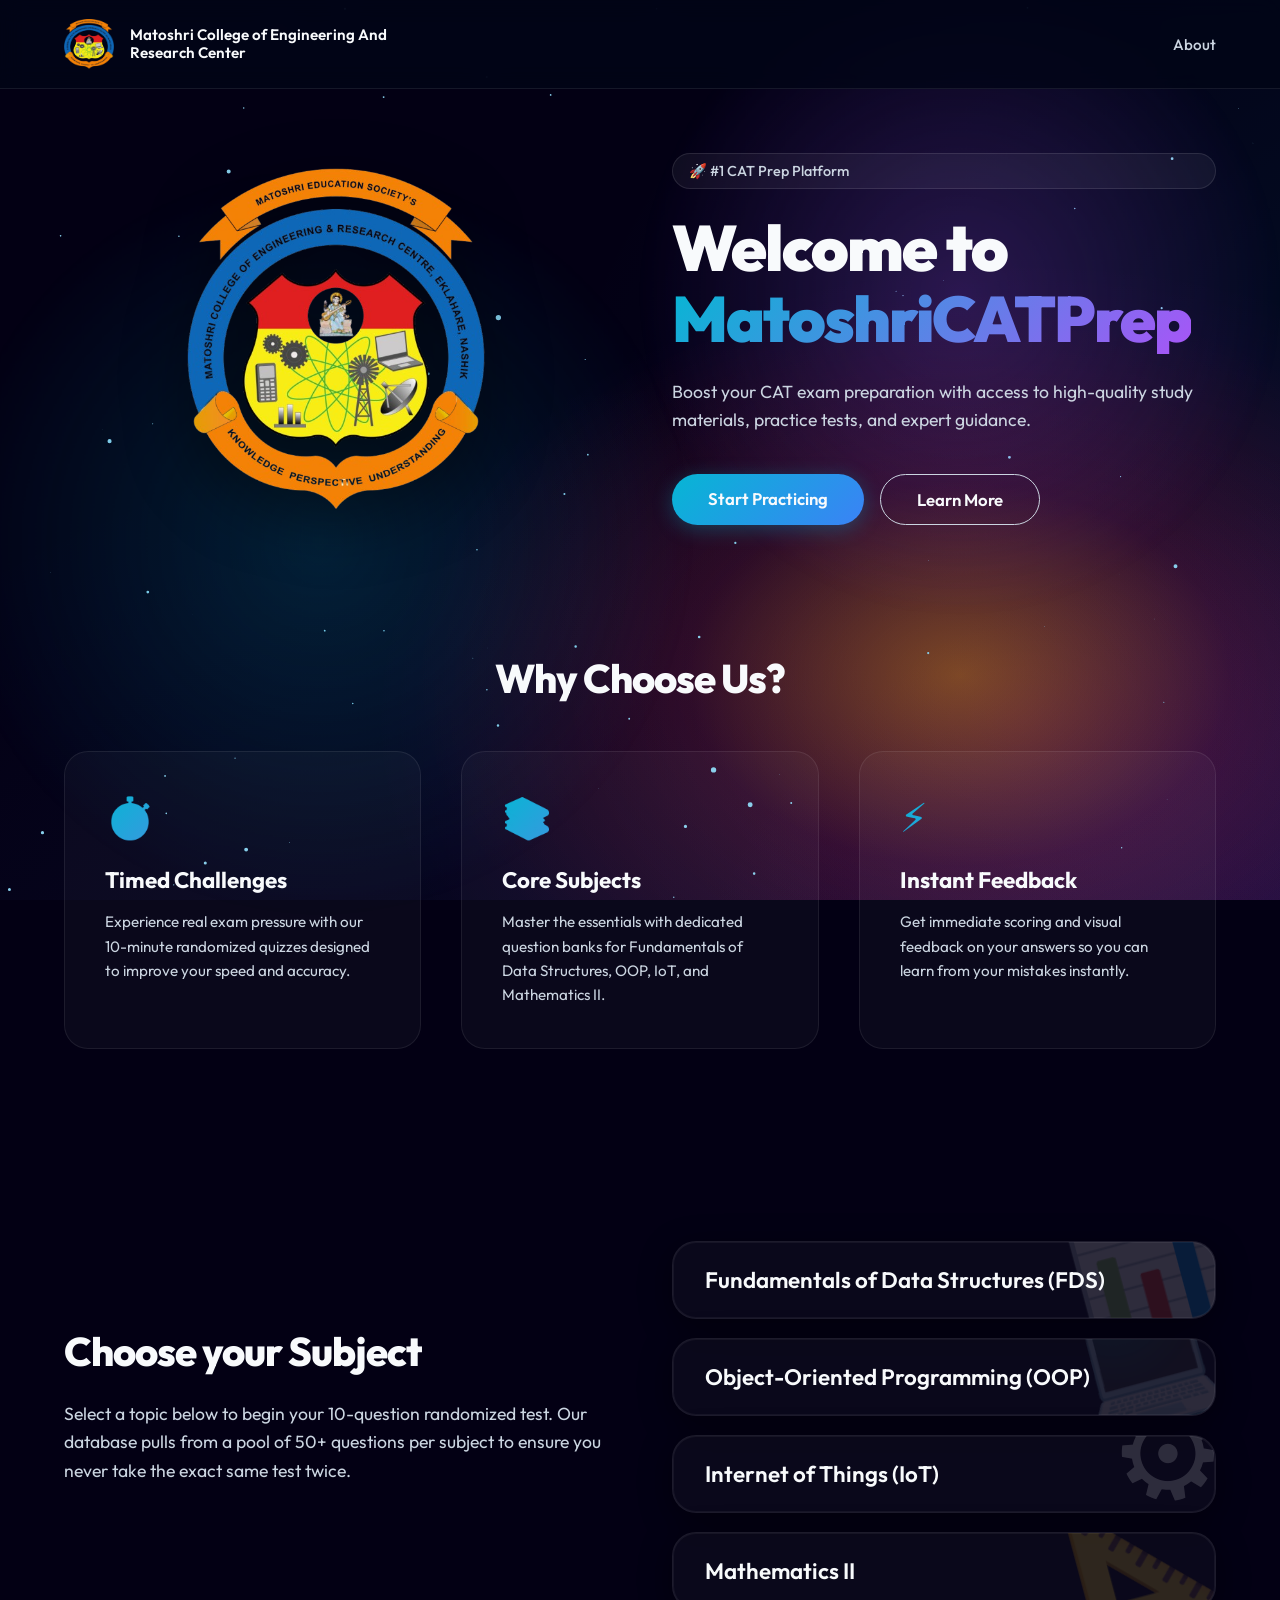
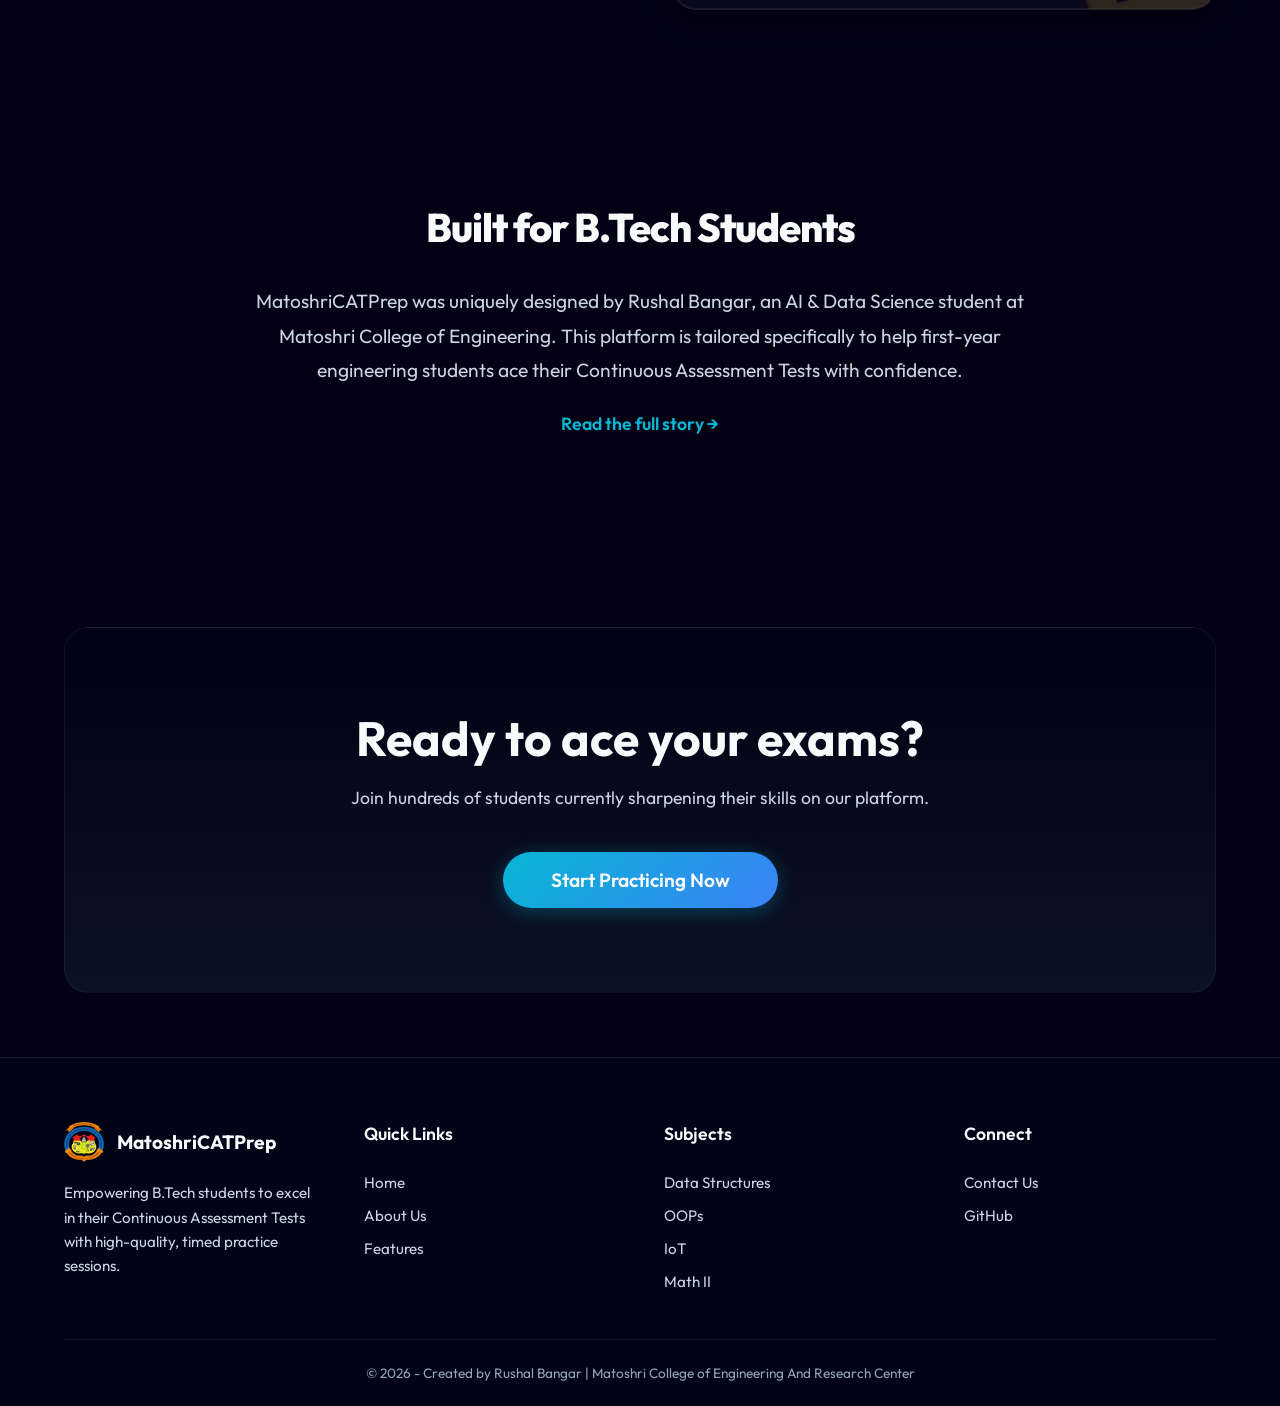
==== commit 935e68a9: "Refactor: Restructure workspace into modular subfolders and standardize clean lowercase page names" ====
--- a/index.html
+++ b/index.html
@@ -18,8 +18,8 @@
     <link rel="preconnect" href="https://fonts.gstatic.com" crossorigin>
     <link href="https://fonts.googleapis.com/css2?family=Outfit:wght@300;400;500;600;700;800&display=swap"
         rel="stylesheet">
-    <link rel="icon" type="image/png" href="Logo.png">
-    <link rel="stylesheet" href="style.css">
+    <link rel="icon" type="image/png" href="assets/logo.png">
+    <link rel="stylesheet" href="css/style.css">
 </head>
 <!-- Google tag (gtag.js) -->
 <script async src="https://www.googletagmanager.com/gtag/js?id=G-GRC08H1LGY"></script>
@@ -37,7 +37,7 @@
 
     <header class="site-header">
         <a class='logo-area' href='/'>
-            <img src="Logo.png" height="50" width="50" alt="MatoshriCATPrep Logo">
+            <img src="assets/logo.png" height="50" width="50" alt="MatoshriCATPrep Logo">
             <b>Matoshri College of Engineering And Research Center</b>
         </a>
         <nav>
@@ -51,7 +51,7 @@
         <section class="grid-2-col animate-up delay-1">
             <div class="hero-image">
                 <div class="hero-glow"></div>
-                <img src="Logo.png" alt="MatoshriCATPrep" class="hero-logo-img">
+                <img src="assets/logo.png" alt="MatoshriCATPrep" class="hero-logo-img">
             </div>
 
             <div class="hero-content">
@@ -152,7 +152,7 @@
         <div class="footer-content">
             <div class="footer-section">
                 <a class='footer-logo' href='/'>
-                    <img src="Logo.png" height="40" width="40" alt="MatoshriCATPrep Logo" loading="lazy">
+                    <img src="assets/logo.png" height="40" width="40" alt="MatoshriCATPrep Logo" loading="lazy">
                     <span>MatoshriCATPrep</span>
                 </a>
                 <p>Empowering B.Tech students to excel in their Continuous Assessment Tests with high-quality, timed
@@ -190,7 +190,7 @@
             <p>© 2026 - Created by Rushal Bangar | Matoshri College of Engineering And Research Center</p>
         </div>
     </footer>
-    <script src="galaxy.js" defer></script>
+    <script src="js/galaxy.js" defer></script>
 </body>
 
 </html>
--- a/css/style.css
+++ b/css/style.css
@@ -0,0 +1,811 @@
+/* ============================================================ */
+/* style.css - Main Web Design System                           */
+/* ============================================================ */
+
+:root {
+    /* Nexalum-Inspired Core Colors */
+    --bg-dark: #0f172a;
+    /* Slate 900 */
+    --bg-darker: #020617;
+    /* Slate 950 */
+    --bg-card: rgba(30, 41, 59, 0.4);
+    /* Slate 800 transparent */
+
+    /* Vibrant Neon Accents */
+    --accent-cyan: #06b6d4;
+    --accent-blue: #3b82f6;
+    --accent-purple: #a855f7;
+    --accent-pink: #ec4899;
+
+    /* Text Colors */
+    --text-primary: #f8fafc;
+    --text-secondary: #cbd5e1;
+    --text-dim: #94a3b8;
+
+    /* Glass Effects */
+    --glass-bg: rgba(255, 255, 255, 0.03);
+    /* Extremely soft glass */
+    --glass-border: rgba(255, 255, 255, 0.08);
+    /* Barely visible reflection border */
+    --glass-border-hover: rgba(255, 255, 255, 0.15);
+
+    /* Glow Effects */
+    --glow-cyan: rgba(6, 182, 212, 0.5);
+    --glow-purple: rgba(168, 85, 247, 0.5);
+
+    --font-main: 'Outfit', 'Inter', system-ui, -apple-system, sans-serif;
+    --radius-lg: 24px;
+    --radius-pill: 9999px;
+}
+
+/* --- Global Reset & Background --- */
+* {
+    margin: 0;
+    padding: 0;
+    box-sizing: border-box;
+}
+
+body {
+    font-family: var(--font-main);
+    background-color: #030014;
+    /* Deep cosmic space */
+
+    /* Anti-Cheat */
+    -webkit-user-select: none;
+    /* Safari */
+    -moz-user-select: none;
+    /* Firefox */
+    -ms-user-select: none;
+    /* IE10+/Edge */
+    user-select: none;
+    /* Standard */
+
+    /* Simplified CSS Galaxy Implementation to reduce lag */
+    background-image:
+        /* The glowing Galactic Center (Orange/Yellow) */
+        radial-gradient(ellipse at center, rgba(255, 165, 0, 0.4) 0%, rgba(255, 69, 0, 0.1) 20%, transparent 40%),
+        /* Inner Magenta/Purple Sweep */
+        radial-gradient(ellipse at 40% 40%, rgba(255, 0, 255, 0.15) 0%, transparent 30%),
+        radial-gradient(ellipse at 60% 60%, rgba(138, 43, 226, 0.15) 0%, transparent 40%),
+        /* Outer Blue Nebula Dust */
+        radial-gradient(ellipse at 70% 30%, rgba(0, 191, 255, 0.1) 0%, transparent 50%),
+        radial-gradient(ellipse at 30% 70%, rgba(65, 105, 225, 0.1) 0%, transparent 50%);
+
+    background-size:
+        150% 150%,
+        /* Center */
+        200% 200%, 200% 200%,
+        /* Purple */
+        200% 200%, 200% 200%;
+    /* Blue */
+
+    /* Removed heavy CSS animation. Relying on canvas for animation. */
+    background-attachment: fixed;
+    color: var(--text-primary);
+    min-height: 100vh;
+    display: flex;
+    flex-direction: column;
+    overflow-x: hidden;
+    position: relative;
+}
+
+main {
+    flex: 1;
+    /* Forces the main content area to expand and push the footer down */
+    display: flex;
+    flex-direction: column;
+    justify-content: center;
+    /* Optionally center content vertically */
+}
+
+@keyframes rotateGalaxy {
+    0% {
+        background-position:
+            50% 50%,
+            /* Center immobile */
+            0% 0%, 100% 100%,
+            /* Purple moving */
+            100% 0%, 0% 100%,
+            /* Blue moving */
+            0px 0px, 0px 0px, 0px 0px, 0px 0px,
+            0px 0px, 0px 0px, 0px 0px, 0px 0px;
+        /* Stars start */
+    }
+
+    100% {
+        background-position:
+            50% 50%,
+            100% 100%, 0% 0%,
+            0% 100%, 100% 0%,
+            100px 100px, 150px 150px, 200px 200px, 250px 250px,
+            300px -300px, -350px 350px, 400px 400px, -450px -450px;
+        /* Stars drift */
+    }
+}
+
+/* --- Nexalum Aesthetic Utilities --- */
+
+/* Text Gradient Effect */
+.text-gradient {
+    background: linear-gradient(135deg, var(--accent-cyan), var(--accent-purple));
+    -webkit-background-clip: text;
+    background-clip: text;
+    -webkit-text-fill-color: transparent;
+    display: inline-block;
+}
+
+/* Background Glowing Orbs */
+.bg-orb {
+    position: fixed;
+    border-radius: 50%;
+    z-index: -1;
+    opacity: 0.6;
+    pointer-events: none;
+    will-change: transform;
+    animation: drift 20s ease-in-out infinite alternate;
+}
+
+.orb-primary {
+    top: -10%;
+    right: -5%;
+    width: 60vw;
+    height: 60vw;
+    max-width: 800px;
+    max-height: 800px;
+    background: radial-gradient(circle, rgba(168, 85, 247, 0.4) 0%, transparent 60%);
+    /* Purple */
+}
+
+.orb-secondary {
+    bottom: -10%;
+    left: -10%;
+    width: 70vw;
+    height: 70vw;
+    max-width: 900px;
+    max-height: 900px;
+    background: radial-gradient(circle, rgba(6, 182, 212, 0.3) 0%, transparent 60%);
+    /* Cyan */
+}
+
+@keyframes drift {
+    0% {
+        transform: translate(0, 0) scale(1);
+    }
+
+    100% {
+        transform: translate(-30px, 30px) scale(1.1);
+    }
+}
+
+/* Base Layout Classes */
+.page-container {
+    width: 90%;
+    max-width: 1200px;
+    margin: 4rem auto;
+}
+
+.grid-2-col {
+    display: grid;
+    grid-template-columns: 1fr 1fr;
+    gap: 4rem;
+    align-items: center;
+}
+
+.grid-3-col {
+    display: grid;
+    grid-template-columns: repeat(auto-fit, minmax(280px, 1fr));
+    gap: 2.5rem;
+    align-items: stretch;
+}
+
+.flex-col-gap {
+    display: flex;
+    flex-direction: column;
+    gap: 1.2rem;
+    margin-top: 2rem;
+}
+
+.section-spacing {
+    margin-top: 8rem;
+    margin-bottom: 4rem;
+}
+
+.text-hero {
+    font-size: 4rem;
+    line-height: 1.1;
+    margin-bottom: 1.5rem;
+    font-weight: 900;
+    letter-spacing: -2px;
+}
+
+.margin-b-lg {
+    margin-bottom: 2.5rem;
+}
+
+/* Floating Badge/Pill Feature */
+.badge {
+    display: inline-flex;
+    align-items: center;
+    gap: 0.5rem;
+    padding: 0.5rem 1rem;
+    background: rgba(255, 255, 255, 0.05);
+    border: 1px solid rgba(255, 255, 255, 0.1);
+    border-radius: var(--radius-pill);
+    color: var(--text-secondary);
+    font-size: 0.9rem;
+    font-weight: 500;
+    margin-bottom: 1.5rem;
+    backdrop-filter: blur(10px);
+}
+
+/* --- Layout Components --- */
+.site-header {
+    display: flex;
+    justify-content: space-between;
+    align-items: center;
+    padding: 1.2rem 5%;
+    background: rgba(2, 6, 23, 0.8);
+    backdrop-filter: blur(12px);
+    border-bottom: 1px solid var(--glass-border);
+    position: sticky;
+    top: 0;
+    z-index: 100;
+}
+
+.site-header .logo-area {
+    display: flex;
+    align-items: center;
+    gap: 1rem;
+    text-decoration: none;
+    color: var(--text-primary);
+}
+
+.site-header b {
+    font-size: 0.95rem;
+    font-weight: 600;
+    max-width: 300px;
+    line-height: 1.2;
+}
+
+.site-header nav {
+    display: flex;
+    gap: 2rem;
+}
+
+.site-header nav a {
+    color: var(--text-secondary);
+    text-decoration: none;
+    font-weight: 500;
+    transition: all 0.3s ease;
+    font-size: 0.95rem;
+}
+
+.site-header nav a:hover {
+    color: var(--accent-teal);
+    text-shadow: 0 0 8px var(--glow-teal);
+}
+
+/* --- Detailed Footer Elements --- */
+.site-footer {
+    padding: 4rem 5% 1.5rem;
+    background: rgba(2, 6, 23, 0.7);
+    backdrop-filter: blur(12px);
+    border-top: 1px solid var(--glass-border);
+    margin-top: auto;
+}
+
+.footer-content {
+    display: grid;
+    grid-template-columns: repeat(auto-fit, minmax(200px, 1fr));
+    gap: 3rem;
+    max-width: 1200px;
+    margin: 0 auto 3rem;
+    text-align: left;
+}
+
+.footer-section {
+    display: flex;
+    flex-direction: column;
+    gap: 1.2rem;
+}
+
+.footer-logo {
+    display: flex;
+    align-items: center;
+    gap: 0.8rem;
+    text-decoration: none;
+    color: var(--text-primary);
+    font-weight: 700;
+    font-size: 1.2rem;
+}
+
+.footer-section p {
+    color: var(--text-secondary);
+    font-size: 0.95rem;
+    line-height: 1.6;
+}
+
+.footer-heading {
+    color: var(--text-primary);
+    font-size: 1.1rem;
+    font-weight: 600;
+    margin-bottom: 0.5rem;
+}
+
+.footer-links {
+    list-style: none;
+    display: flex;
+    flex-direction: column;
+    gap: 0.8rem;
+}
+
+.footer-links a {
+    color: var(--text-secondary);
+    text-decoration: none;
+    font-size: 0.95rem;
+    transition: all 0.3s ease;
+    display: inline-flex;
+    align-items: center;
+    gap: 0.5rem;
+}
+
+.footer-links a:hover {
+    color: var(--accent-cyan);
+    transform: translateX(5px);
+}
+
+.footer-bottom {
+    text-align: center;
+    padding-top: 1.5rem;
+    border-top: 1px solid rgba(255, 255, 255, 0.05);
+    color: var(--text-dim);
+    font-size: 0.85rem;
+    max-width: 1200px;
+    margin: 0 auto;
+}
+
+/* --- Global Utilities --- */
+.section-heading {
+    font-size: 2.5rem;
+    font-weight: 800;
+    letter-spacing: -1px;
+    margin-bottom: 1.5rem;
+    position: relative;
+    display: inline-block;
+    color: var(--text-primary);
+}
+
+.subtitle {
+    font-size: 1.1rem;
+    color: var(--text-secondary);
+    line-height: 1.6;
+}
+
+/* Glass Card */
+.glass-card {
+    background: var(--glass-bg);
+    backdrop-filter: blur(20px);
+    -webkit-backdrop-filter: blur(20px);
+    border: 1px solid var(--glass-border);
+    border-radius: var(--radius-lg);
+    box-shadow: inset 0 0 0 1px rgba(255, 255, 255, 0.05), 0 8px 32px rgba(0, 0, 0, 0.4);
+    box-sizing: border-box;
+    display: block;
+    padding: 1.5rem 2rem;
+    text-decoration: none;
+    color: var(--text-primary);
+    font-size: 1.4rem;
+    font-weight: 600;
+    transition: all 0.4s cubic-bezier(0.175, 0.885, 0.32, 1.275);
+    position: relative;
+    overflow: hidden;
+}
+
+.glass-card::before {
+    content: "";
+    position: absolute;
+    top: 0;
+    left: -100%;
+    width: 50%;
+    height: 100%;
+    background: linear-gradient(to right, transparent, rgba(255, 255, 255, 0.05), transparent);
+    transform: skewX(-20deg);
+    transition: left 0.5s ease;
+}
+
+.glass-card:hover {
+    transform: translateY(-8px);
+    border-color: var(--glass-border-hover);
+    box-shadow: inset 0 0 0 1px rgba(255, 255, 255, 0.1), 0 15px 40px rgba(0, 0, 0, 0.6), 0 0 20px rgba(59, 130, 246, 0.2);
+}
+
+.glass-card:hover::before {
+    left: 200%;
+}
+
+/* Subject Card 3D Depth */
+.subject-card {
+    display: flex;
+    align-items: center;
+    position: relative;
+    padding: 1.5rem 2rem;
+    overflow: hidden;
+}
+
+.subject-icon {
+    position: absolute;
+    right: -10px;
+    bottom: -20px;
+    font-size: 8rem;
+    opacity: 0.15;
+    transform: rotate(-15deg);
+    transition: all 0.5s cubic-bezier(0.175, 0.885, 0.32, 1.275);
+    z-index: 0;
+    pointer-events: none;
+}
+
+.subject-card:hover .subject-icon {
+    transform: rotate(0deg) scale(1.1);
+    opacity: 0.25;
+}
+
+.subject-text {
+    position: relative;
+    z-index: 1;
+}
+
+/* Feature Box for Landing Page */
+.feature-box {
+    background: var(--glass-bg);
+    backdrop-filter: blur(16px);
+    -webkit-backdrop-filter: blur(16px);
+    border: 1px solid var(--glass-border);
+    border-radius: var(--radius-lg);
+    padding: 2.5rem;
+    text-align: left;
+    transition: all 0.4s cubic-bezier(0.4, 0, 0.2, 1);
+    display: flex;
+    flex-direction: column;
+    gap: 1rem;
+}
+
+.feature-box:hover {
+    transform: translateY(-5px);
+    border-color: rgba(6, 182, 212, 0.3);
+    /* Cyan hint */
+    box-shadow: 0 10px 30px rgba(0, 0, 0, 0.3), inset 0 0 0 1px rgba(255, 255, 255, 0.1);
+}
+
+.feature-icon {
+    font-size: 2.5rem;
+    margin-bottom: 0.5rem;
+    background: linear-gradient(135deg, var(--accent-cyan), var(--accent-purple));
+    -webkit-background-clip: text;
+    background-clip: text;
+    color: transparent;
+    display: inline-block;
+}
+
+/* CTA Section */
+.cta-section {
+    text-align: center;
+    padding: 5rem 2rem;
+    background: linear-gradient(180deg, transparent, rgba(15, 23, 42, 0.8));
+    border-radius: var(--radius-lg);
+    border: 1px solid rgba(255, 255, 255, 0.05);
+    margin-top: 8rem;
+}
+
+/* Base Hero Layout Classes */
+.hero-image {
+    position: relative;
+    width: 100%;
+    max-width: 300px;
+    margin: 0 auto;
+    display: flex;
+    justify-content: center;
+    align-items: center;
+}
+
+.hero-glow {
+    position: absolute;
+    width: 100%;
+    padding-top: 100%;
+    border-radius: 50%;
+    background: radial-gradient(circle, var(--glow-teal) 0%, transparent 70%);
+    animation: pulseTimer 4s infinite alternate;
+    z-index: 0;
+}
+
+.hero-logo-img {
+    width: 100%;
+    position: relative;
+    z-index: 1;
+    filter: drop-shadow(0 20px 30px rgba(0, 0, 0, 0.5));
+}
+
+.hero-content {
+    display: flex;
+    flex-direction: column;
+    justify-content: center;
+    width: 100%;
+}
+
+.hero-buttons {
+    display: flex;
+    gap: 1rem;
+    flex-wrap: wrap;
+}
+
+.btn-outline {
+    background: transparent !important;
+    box-shadow: none !important;
+    border: 1px solid var(--text-secondary) !important;
+    color: var(--text-primary) !important;
+}
+
+.btn-outline:hover {
+    background: rgba(255, 255, 255, 0.05) !important;
+    border-color: var(--text-primary) !important;
+    box-shadow: 0 4px 15px rgba(255, 255, 255, 0.1) !important;
+}
+
+/* --- About Page Specifics --- */
+.about-container {
+    width: 90%;
+    max-width: 1000px;
+    margin: 4rem auto;
+    text-align: center;
+}
+
+.features-grid {
+    display: flex;
+    flex-wrap: wrap;
+    justify-content: center;
+    gap: 2rem;
+    margin: 4rem 0;
+}
+
+.features-grid .feature-box {
+    flex: 1 1 300px;
+    max-width: 450px;
+    /* Prevents cards from getting too wide if there's space */
+}
+
+.creator-card {
+    background: linear-gradient(135deg, rgba(15, 23, 42, 0.6), rgba(2, 6, 23, 0.8));
+    backdrop-filter: blur(20px);
+    -webkit-backdrop-filter: blur(20px);
+    border: 1px solid rgba(45, 212, 191, 0.3);
+    border-radius: var(--radius-lg);
+    padding: 3rem 2rem;
+    margin: 2rem auto;
+    max-width: 600px;
+    box-shadow: inset 0 0 20px rgba(45, 212, 191, 0.1), 0 10px 30px rgba(0, 0, 0, 0.5);
+    position: relative;
+    overflow: hidden;
+}
+
+.creator-card h3 {
+    font-size: 2rem;
+    color: var(--text-primary);
+    margin-bottom: 0.5rem;
+}
+
+.creator-subtitle {
+    font-size: 1.1rem;
+    color: var(--text-secondary);
+    line-height: 1.6;
+    margin-bottom: 2rem;
+}
+
+.contact-links {
+    display: flex;
+    justify-content: center;
+    gap: 1rem;
+    flex-wrap: wrap;
+}
+
+/* Buttons */
+.btn-primary {
+    background: linear-gradient(135deg, var(--accent-cyan), var(--accent-blue));
+    color: var(--text-primary);
+    padding: 14px 36px;
+    border-radius: var(--radius-pill);
+    border: none;
+    font-weight: 600;
+    font-size: 1.05rem;
+    cursor: pointer;
+    transition: all 0.4s cubic-bezier(0.4, 0, 0.2, 1);
+    text-decoration: none;
+    display: inline-block;
+    box-shadow: 0 4px 20px rgba(6, 182, 212, 0.3);
+    position: relative;
+    overflow: hidden;
+}
+
+.btn-primary::after {
+    content: "";
+    position: absolute;
+    top: 0;
+    left: 0;
+    width: 100%;
+    height: 100%;
+    background: linear-gradient(to bottom, rgba(255, 255, 255, 0.15) 0%, transparent 100%);
+    opacity: 0;
+    transition: opacity 0.3s ease;
+}
+
+.btn-primary:hover {
+    transform: translateY(-2px) scale(1.02);
+    box-shadow: 0 10px 30px rgba(6, 182, 212, 0.5), inset 0 0 0 1px rgba(255, 255, 255, 0.2);
+}
+
+.btn-primary:hover::after {
+    opacity: 1;
+}
+
+.btn-primary:active {
+    transform: translateY(1px) scale(0.96);
+    box-shadow: 0 2px 10px rgba(6, 182, 212, 0.4);
+}
+
+/* --- Animations --- */
+@keyframes fadeInUp {
+    from {
+        opacity: 0;
+        transform: translateY(30px);
+    }
+
+    to {
+        opacity: 1;
+        transform: translateY(0);
+    }
+}
+
+.animate-up {
+    animation: fadeInUp 0.8s cubic-bezier(0.4, 0, 0.2, 1) forwards;
+}
+
+.delay-1 {
+    animation-delay: 0.1s;
+    opacity: 0;
+}
+
+.delay-2 {
+    animation-delay: 0.2s;
+    opacity: 0;
+}
+
+.delay-3 {
+    animation-delay: 0.3s;
+    opacity: 0;
+}
+
+/* Custom Scrollbar */
+::-webkit-scrollbar {
+    width: 10px;
+}
+
+/* --- Tooltips --- */
+[data-tooltip] {
+    position: relative;
+    cursor: pointer;
+}
+
+[data-tooltip]::after {
+    content: attr(data-tooltip);
+    position: absolute;
+    bottom: 120%;
+    left: 50%;
+    transform: translateX(-50%) translateY(10px);
+    background: rgba(15, 23, 42, 0.95);
+    color: var(--text-primary);
+    padding: 0.5rem 1rem;
+    border-radius: 8px;
+    font-size: 0.85rem;
+    white-space: nowrap;
+    opacity: 0;
+    visibility: hidden;
+    transition: all 0.3s cubic-bezier(0.4, 0, 0.2, 1);
+    box-shadow: 0 10px 25px rgba(0, 0, 0, 0.5);
+    border: 1px solid rgba(255, 255, 255, 0.1);
+    backdrop-filter: blur(4px);
+    z-index: 1000;
+}
+
+[data-tooltip]:hover::after {
+    opacity: 1;
+    visibility: visible;
+    transform: translateX(-50%) translateY(0);
+}
+
+::-webkit-scrollbar-track {
+    background: var(--bg-dark);
+}
+
+::-webkit-scrollbar-thumb {
+    background: #1e293b;
+    border-radius: 5px;
+    border: 2px solid var(--bg-dark);
+}
+
+::-webkit-scrollbar-thumb:hover {
+    background: #334155;
+}
+
+@media (max-width: 900px) {
+    .grid-2-col {
+        grid-template-columns: 1fr;
+        gap: 3rem;
+        text-align: center;
+    }
+
+    .text-hero {
+        font-size: 3rem;
+    }
+
+    .section-heading {
+        text-align: center;
+        display: block;
+    }
+
+    .grid-2-col .btn-primary {
+        margin: 0 auto;
+    }
+}
+
+@media (max-width: 768px) {
+    .page-container {
+        width: 92%;
+        margin: 2rem auto;
+    }
+
+    .site-header {
+        padding: 1rem 5%;
+        flex-direction: column;
+        gap: 1rem;
+    }
+
+    .site-header b {
+        display: none;
+        /* Hide full name on mobile for space */
+    }
+
+    .site-header nav {
+        width: 100%;
+        justify-content: center;
+        flex-wrap: wrap;
+        gap: 1.5rem;
+    }
+
+    .section-heading {
+        font-size: 2rem;
+    }
+
+    .text-hero {
+        font-size: 2.5rem;
+    }
+
+    .grid-2-col,
+    .grid-3-col {
+        gap: 2rem;
+    }
+
+    .glass-card,
+    .feature-box,
+    .creator-card {
+        padding: 1.5rem;
+    }
+}
+
+@media (max-width: 480px) {
+    .text-hero {
+        font-size: 2rem;
+    }
+
+    .btn-primary {
+        padding: 12px 24px;
+        font-size: 1rem;
+    }
+}
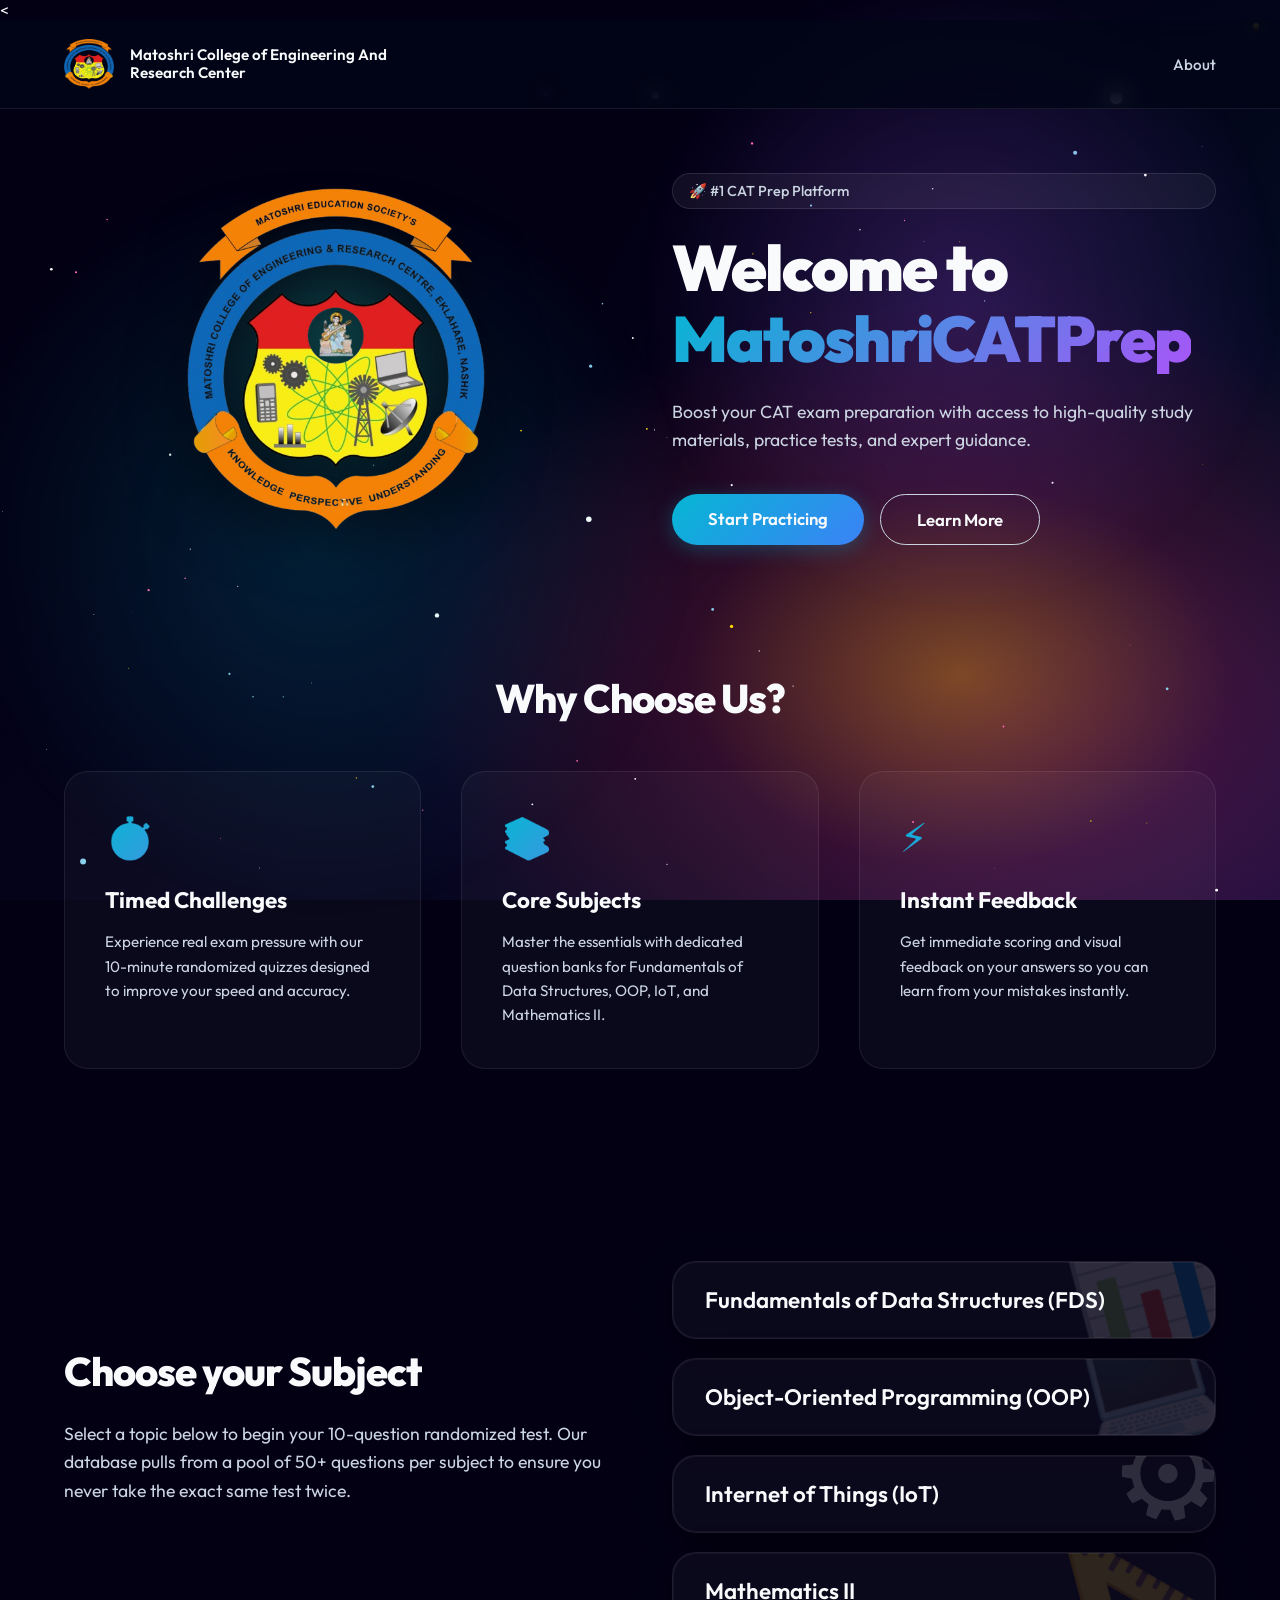
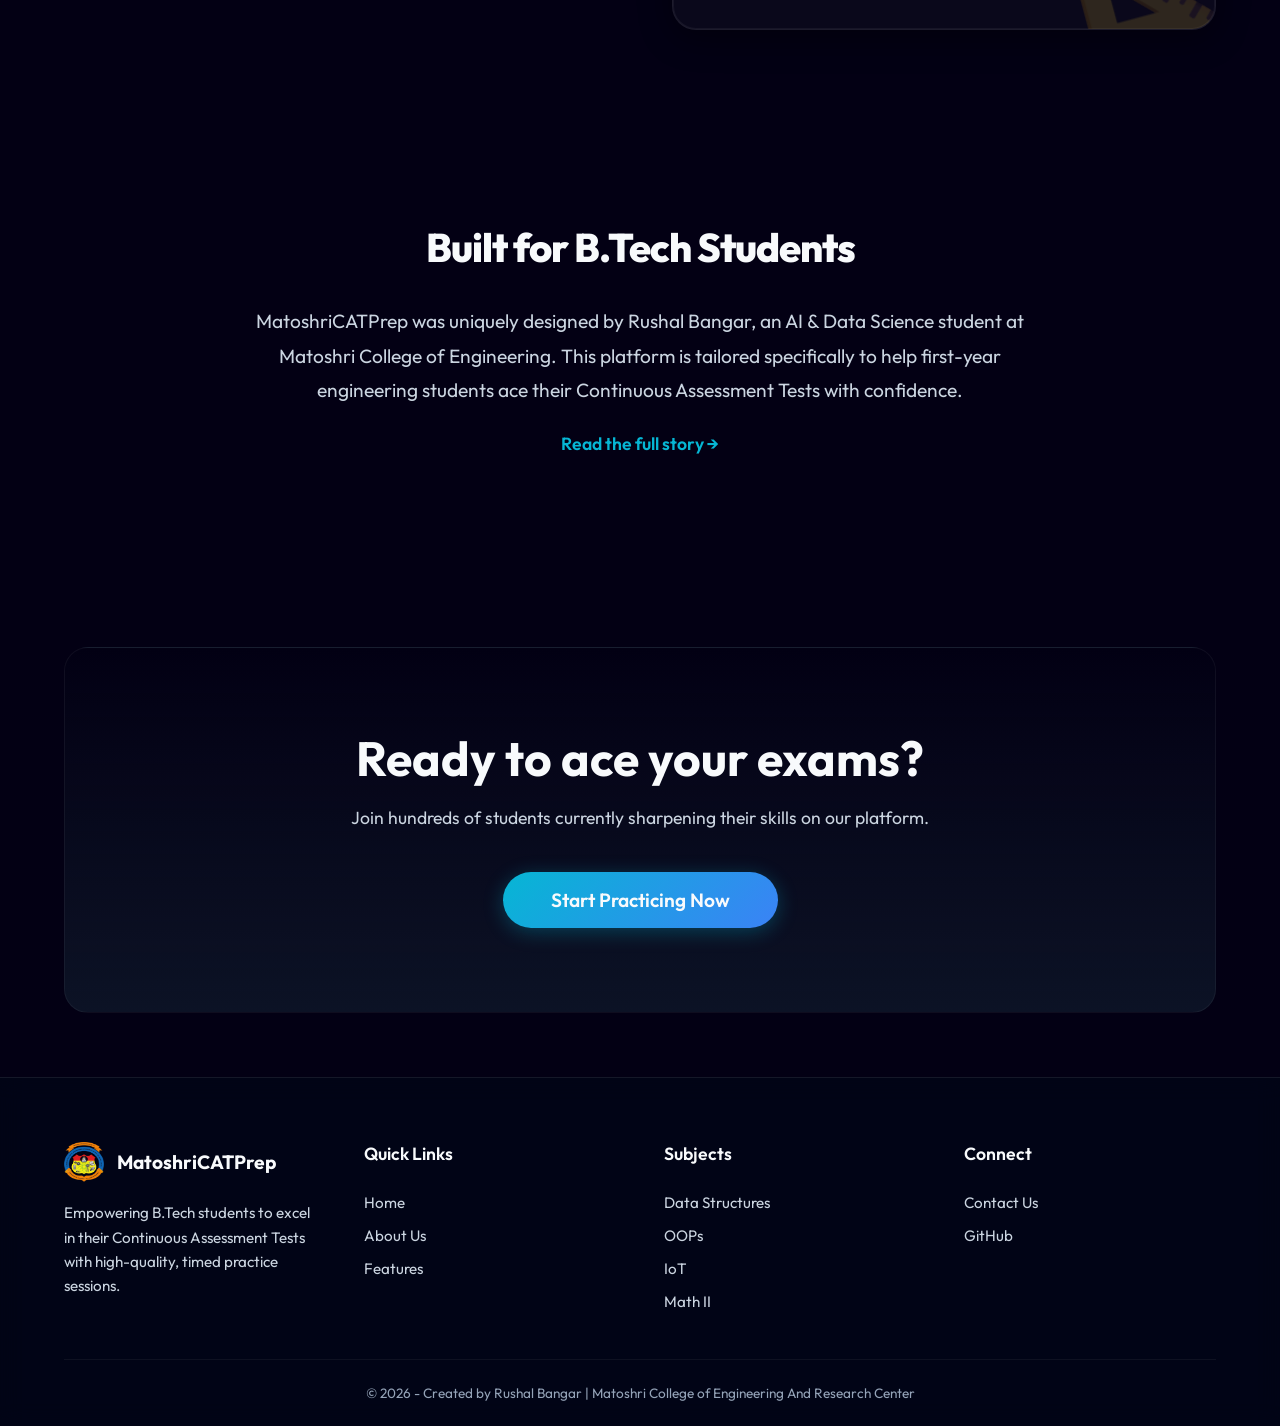
==== commit 8a105190: "Refactor: consolidate subject quiz pages into quiz.html and fix layout/rendering bugs" ====
--- a/index.html
+++ b/index.html
@@ -9,7 +9,7 @@
     <meta name="description" content="Boost your CAT exam preparation with MatoshriCATPrep, created by Rushal Bangar! Access high-quality study materials, practice tests, and expert guidance.">
     <meta property="og:title" content="MatoshriCATPrep - Professional CAT Preparation">
     <meta property="og:description" content="Boost your CAT exam preparation with MatoshriCATPrep, created by Rushal Bangar! Access high-quality study materials, practice tests, and expert guidance.">
-    <meta property="og:image" content="https://matoshricatprep.netlify.app/Logo.png">
+    <    <meta property="og:image" content="https://matoshricatprep.netlify.app/assets/logo.png">
     <meta property="og:url" content="https://matoshricatprep.netlify.app/">
     <meta property="og:type" content="website">
     <meta name="twitter:card" content="summary_large_image">
@@ -20,16 +20,17 @@
         rel="stylesheet">
     <link rel="icon" type="image/png" href="assets/logo.png">
     <link rel="stylesheet" href="css/style.css">
+
+    <!-- Google tag (gtag.js) -->
+    <script async src="https://www.googletagmanager.com/gtag/js?id=G-GRC08H1LGY"></script>
+    <script>
+      window.dataLayer = window.dataLayer || [];
+      function gtag(){dataLayer.push(arguments);}
+      gtag('js', new Date());
+
+      gtag('config', 'G-GRC08H1LGY');
+    </script>
 </head>
-<!-- Google tag (gtag.js) -->
-<script async src="https://www.googletagmanager.com/gtag/js?id=G-GRC08H1LGY"></script>
-<script>
-  window.dataLayer = window.dataLayer || [];
-  function gtag(){dataLayer.push(arguments);}
-  gtag('js', new Date());
-
-  gtag('config', 'G-GRC08H1LGY');
-</script>
 
 <body>
     <div class="bg-orb orb-primary"></div>
@@ -46,7 +47,6 @@
     </header>
 
     <main class="page-container">
-        <!-- Hero Section -->
         <!-- Hero Section -->
         <section class="grid-2-col animate-up delay-1">
             <div class="hero-image">
--- a/css/style.css
+++ b/css/style.css
@@ -12,10 +12,12 @@
     /* Slate 800 transparent */
 
     /* Vibrant Neon Accents */
-    --accent-cyan: #06b6d4;
+        --accent-cyan: #06b6d4;
     --accent-blue: #3b82f6;
     --accent-purple: #a855f7;
     --accent-pink: #ec4899;
+    --accent-teal: #2dd4bf;
+    --accent-red: #f43f5e;
 
     /* Text Colors */
     --text-primary: #f8fafc;
@@ -32,6 +34,7 @@
     /* Glow Effects */
     --glow-cyan: rgba(6, 182, 212, 0.5);
     --glow-purple: rgba(168, 85, 247, 0.5);
+    --glow-teal: rgba(45, 212, 191, 0.4);
 
     --font-main: 'Outfit', 'Inter', system-ui, -apple-system, sans-serif;
     --radius-lg: 24px;
@@ -98,28 +101,14 @@
     /* Optionally center content vertically */
 }
 
-@keyframes rotateGalaxy {
+@keyframes pulseTimer {
     0% {
-        background-position:
-            50% 50%,
-            /* Center immobile */
-            0% 0%, 100% 100%,
-            /* Purple moving */
-            100% 0%, 0% 100%,
-            /* Blue moving */
-            0px 0px, 0px 0px, 0px 0px, 0px 0px,
-            0px 0px, 0px 0px, 0px 0px, 0px 0px;
-        /* Stars start */
-    }
-
+        transform: scale(0.98);
+        box-shadow: 0 0 15px var(--glow-teal);
+    }
     100% {
-        background-position:
-            50% 50%,
-            100% 100%, 0% 0%,
-            0% 100%, 100% 0%,
-            100px 100px, 150px 150px, 200px 200px, 250px 250px,
-            300px -300px, -350px 350px, 400px 400px, -450px -450px;
-        /* Stars drift */
+        transform: scale(1.02);
+        box-shadow: 0 0 35px var(--glow-teal);
     }
 }
 
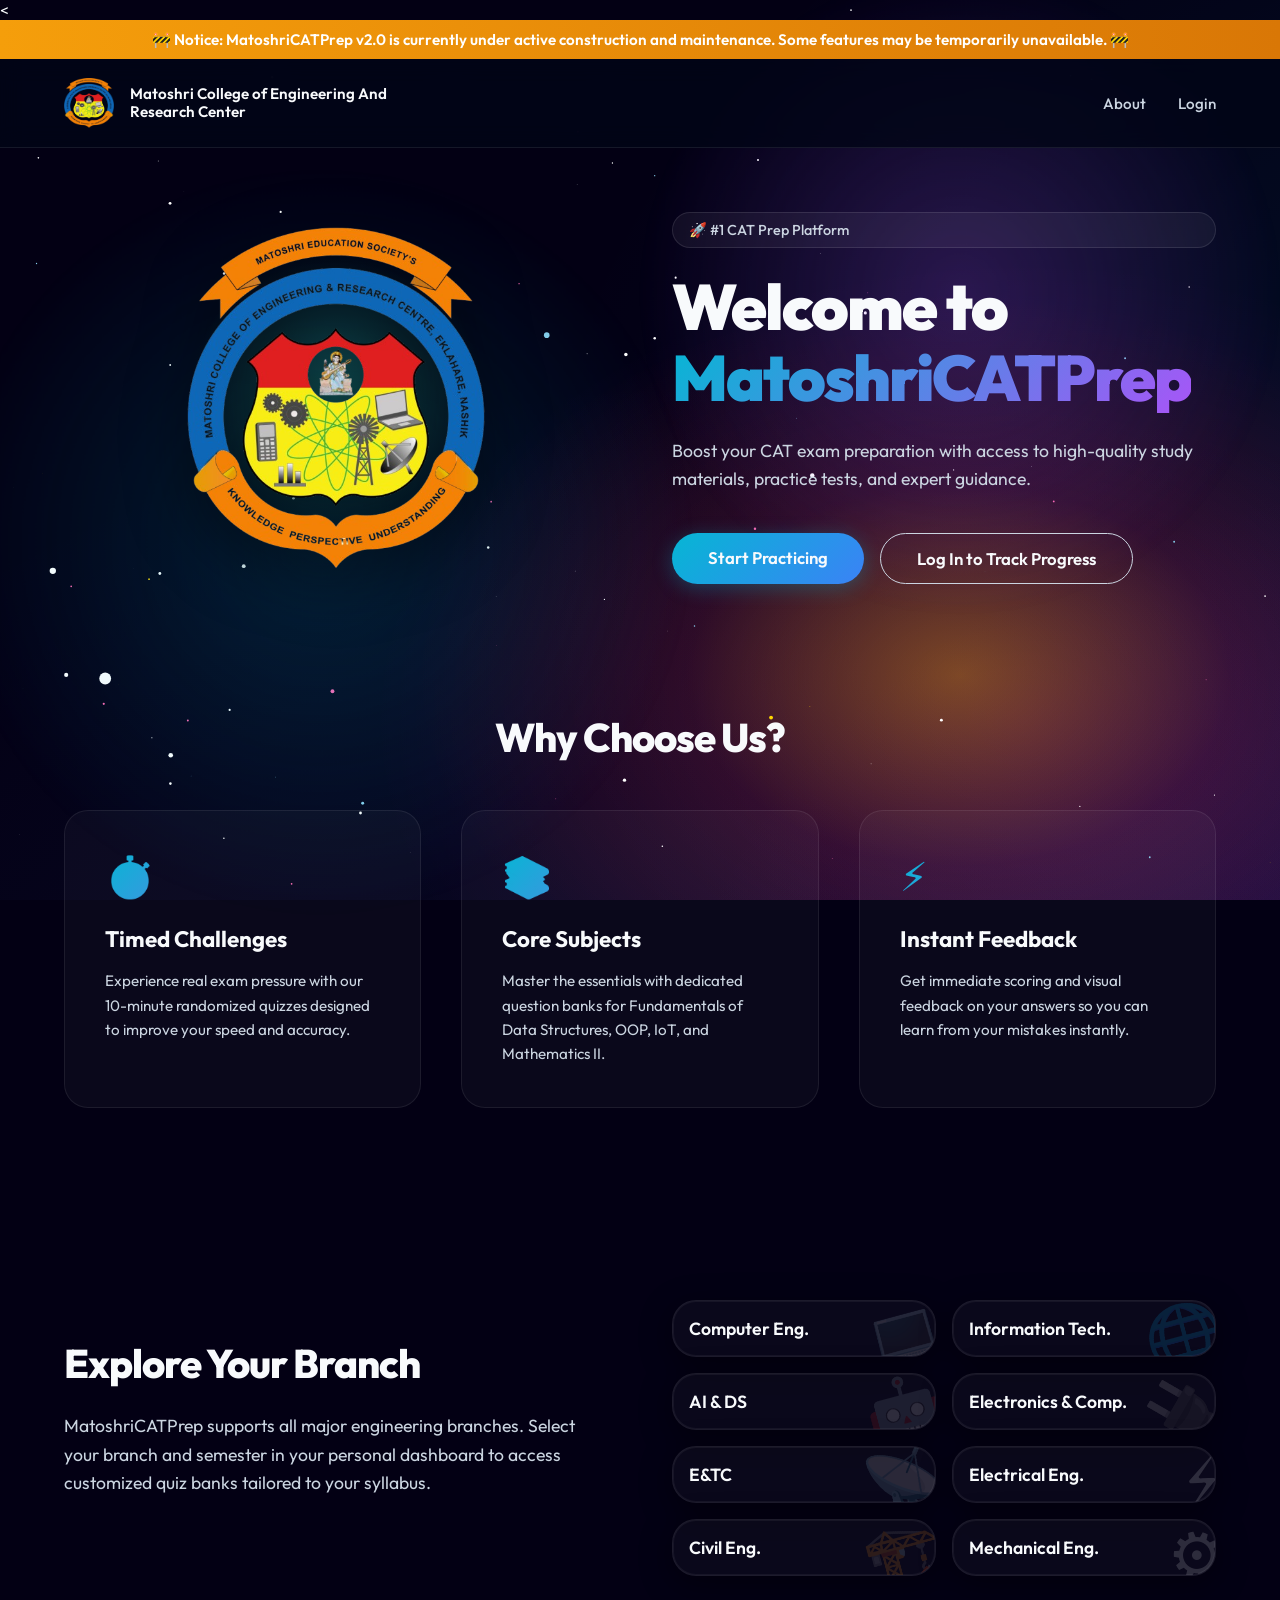
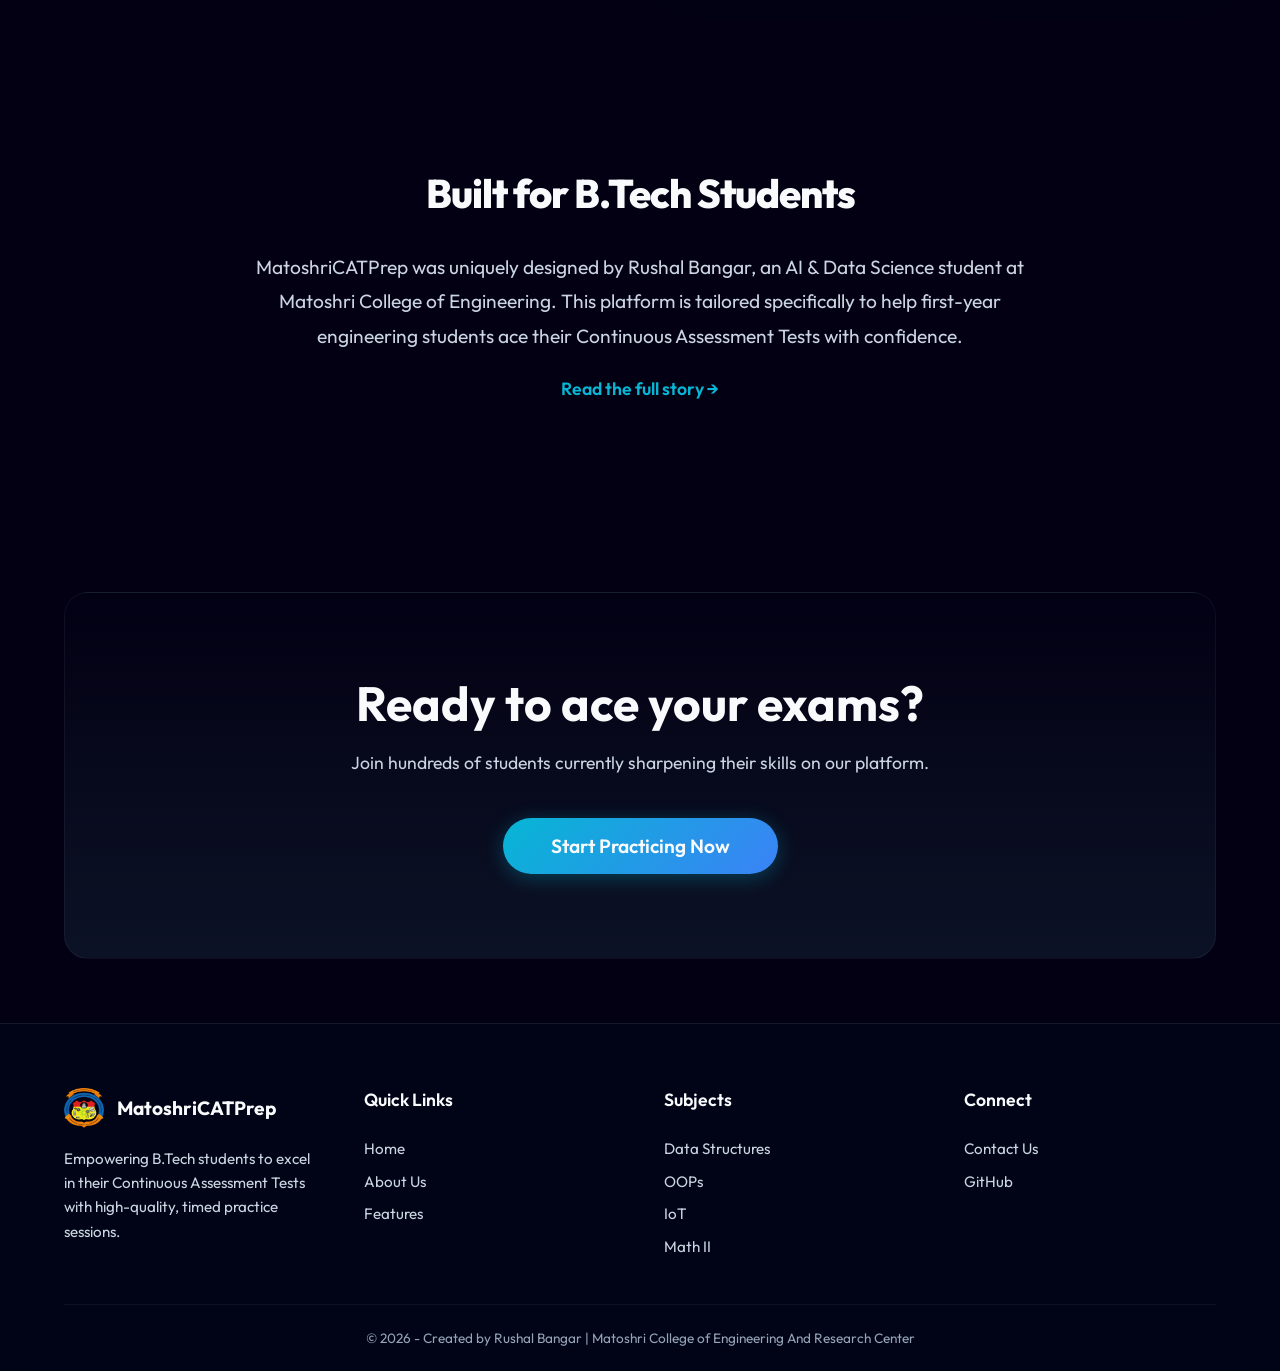
==== commit 55ce0cf3: "feat: complete v2 college-wide portal with dashboard and faculty admin" ====
--- a/index.html
+++ b/index.html
@@ -21,6 +21,9 @@
     <link rel="icon" type="image/png" href="assets/logo.png">
     <link rel="stylesheet" href="css/style.css">
 
+    <!-- Supabase JS -->
+    <script src="https://cdn.jsdelivr.net/npm/@supabase/supabase-js@2"></script>
+
     <!-- Google tag (gtag.js) -->
     <script async src="https://www.googletagmanager.com/gtag/js?id=G-GRC08H1LGY"></script>
     <script>
@@ -33,6 +36,10 @@
 </head>
 
 <body>
+    <div style="background: linear-gradient(90deg, #f59e0b, #d97706); color: white; text-align: center; padding: 10px; font-weight: 600; font-size: 0.95rem; z-index: 10000; position: relative;">
+        🚧 Notice: MatoshriCATPrep v2.0 is currently under active construction and maintenance. Some features may be temporarily unavailable. 🚧
+    </div>
+    
     <div class="bg-orb orb-primary"></div>
     <div class="bg-orb orb-secondary"></div>
 
@@ -41,8 +48,11 @@
             <img src="assets/logo.png" height="50" width="50" alt="MatoshriCATPrep Logo">
             <b>Matoshri College of Engineering And Research Center</b>
         </a>
-        <nav>
+        <nav id="main-nav">
             <a href='/about'>About</a>
+            <a href="#" id="nav-login-btn" onclick="openAuthModal('login')">Login</a>
+            <a href='/dashboard' id="nav-dashboard-btn" style="display: none;">Dashboard</a>
+            <a href="#" id="nav-logout-btn" style="display: none;" onclick="handleLogout()">Logout</a>
         </nav>
     </header>
 
@@ -62,8 +72,8 @@
                     practice tests, and expert guidance.
                 </p>
                 <div class="hero-buttons">
-                    <a href="#subjects" class="btn-primary">Start Practicing</a>
-                    <a href="#features" class="btn-primary btn-outline">Learn More</a>
+                    <a href="#subjects" class="btn-primary" id="hero-practice-btn">Start Practicing</a>
+                    <a href="#" class="btn-primary btn-outline" id="hero-login-btn" onclick="openAuthModal('login')">Log In to Track Progress</a>
                 </div>
             </div>
         </section>
@@ -94,31 +104,45 @@
             </div>
         </section>
 
-        <!-- Subject Selection Section -->
+        <!-- Supported Branches Section -->
         <section id="subjects" class="section-spacing animate-up delay-3">
             <div class="grid-2-col">
                 <div>
-                    <h2 class="section-heading">Choose your Subject</h2>
-                    <p class="subtitle margin-b-lg">Select a topic below to begin your 10-question randomized test. Our
-                        database pulls from a pool of 50+ questions per subject to ensure you never take the exact same
-                        test twice.</p>
-                </div>
-                <div class="flex-col-gap" style="margin-top: 0;">
-                    <a class='glass-card subject-card' href='/fds'>
-                        <span class="subject-icon">📊</span>
-                        <span class="subject-text">Fundamentals of Data Structures (FDS)</span>
-                    </a>
-                    <a class='glass-card subject-card' href='/oop'>
-                        <span class="subject-icon">💻</span>
-                        <span class="subject-text">Object-Oriented Programming (OOP)</span>
-                    </a>
-                    <a class='glass-card subject-card' href='/iot'>
-                        <span class="subject-icon">⚙️</span>
-                        <span class="subject-text">Internet of Things (IoT)</span>
-                    </a>
-                    <a class='glass-card subject-card' href='/math'>
-                        <span class="subject-icon">📐</span>
-                        <span class="subject-text">Mathematics II</span>
+                    <h2 class="section-heading">Explore Your Branch</h2>
+                    <p class="subtitle margin-b-lg">MatoshriCATPrep supports all major engineering branches. Select your branch and semester in your personal dashboard to access customized quiz banks tailored to your syllabus.</p>
+                </div>
+                <div class="flex-col-gap" style="margin-top: 0; display: grid; grid-template-columns: 1fr 1fr; gap: 1rem;">
+                    <a class='glass-card subject-card' style="padding: 1rem;" href='#' onclick="openAuthModal('login')">
+                        <span class="subject-icon" style="font-size: 4rem;">💻</span>
+                        <span class="subject-text" style="font-size: 1.1rem;">Computer Eng.</span>
+                    </a>
+                    <a class='glass-card subject-card' style="padding: 1rem;" href='#' onclick="openAuthModal('login')">
+                        <span class="subject-icon" style="font-size: 4rem;">🌐</span>
+                        <span class="subject-text" style="font-size: 1.1rem;">Information Tech.</span>
+                    </a>
+                    <a class='glass-card subject-card' style="padding: 1rem;" href='#' onclick="openAuthModal('login')">
+                        <span class="subject-icon" style="font-size: 4rem;">🤖</span>
+                        <span class="subject-text" style="font-size: 1.1rem;">AI & DS</span>
+                    </a>
+                    <a class='glass-card subject-card' style="padding: 1rem;" href='#' onclick="openAuthModal('login')">
+                        <span class="subject-icon" style="font-size: 4rem;">🔌</span>
+                        <span class="subject-text" style="font-size: 1.1rem;">Electronics & Comp.</span>
+                    </a>
+                    <a class='glass-card subject-card' style="padding: 1rem;" href='#' onclick="openAuthModal('login')">
+                        <span class="subject-icon" style="font-size: 4rem;">📡</span>
+                        <span class="subject-text" style="font-size: 1.1rem;">E&TC</span>
+                    </a>
+                    <a class='glass-card subject-card' style="padding: 1rem;" href='#' onclick="openAuthModal('login')">
+                        <span class="subject-icon" style="font-size: 4rem;">⚡</span>
+                        <span class="subject-text" style="font-size: 1.1rem;">Electrical Eng.</span>
+                    </a>
+                    <a class='glass-card subject-card' style="padding: 1rem;" href='#' onclick="openAuthModal('login')">
+                        <span class="subject-icon" style="font-size: 4rem;">🏗️</span>
+                        <span class="subject-text" style="font-size: 1.1rem;">Civil Eng.</span>
+                    </a>
+                    <a class='glass-card subject-card' style="padding: 1rem;" href='#' onclick="openAuthModal('login')">
+                        <span class="subject-icon" style="font-size: 4rem;">⚙️</span>
+                        <span class="subject-text" style="font-size: 1.1rem;">Mechanical Eng.</span>
                     </a>
                 </div>
             </div>
@@ -190,6 +214,43 @@
             <p>© 2026 - Created by Rushal Bangar | Matoshri College of Engineering And Research Center</p>
         </div>
     </footer>
+
+    <!-- Auth Modal -->
+    <div class="custom-modal-overlay" id="auth-modal-overlay" style="display: none; z-index: 1000;">
+        <div class="custom-modal-box" style="width: 400px; max-width: 90%; padding: 2.5rem;">
+            <div class="custom-modal-title" id="auth-modal-title" style="margin-bottom: 1.5rem; font-size: 1.8rem;">Welcome Back</div>
+            
+            <button class="neon-pill-btn" style="width: 100%; margin-bottom: 1rem; background: rgba(255, 255, 255, 0.1); border: 1px solid rgba(255, 255, 255, 0.2); font-weight: normal; font-size: 1rem;" onclick="signInWithGoogle()">
+                <img src="https://www.google.com/favicon.ico" style="width: 16px; vertical-align: middle; margin-right: 8px;" alt="Google">
+                Continue with Google
+            </button>
+
+            <div style="display: flex; align-items: center; text-align: center; color: var(--text-secondary); margin: 1.5rem 0;">
+                <hr style="flex: 1; border: none; border-top: 1px solid rgba(255, 255, 255, 0.1);">
+                <span style="padding: 0 10px; font-size: 0.9rem;">or</span>
+                <hr style="flex: 1; border: none; border-top: 1px solid rgba(255, 255, 255, 0.1);">
+            </div>
+
+            <div id="auth-error-msg" style="color: #ff4d4d; font-size: 0.9rem; margin-bottom: 1rem; text-align: center; display: none;"></div>
+
+            <div style="display: flex; flex-direction: column; gap: 1rem;">
+                <input type="email" id="auth-email" placeholder="Email Address" class="glass-input" style="width: 100%; padding: 12px; border-radius: 8px; border: 1px solid rgba(255,255,255,0.2); background: rgba(0,0,0,0.3); color: white; font-family: 'Outfit', sans-serif;">
+                <input type="password" id="auth-password" placeholder="Password" class="glass-input" style="width: 100%; padding: 12px; border-radius: 8px; border: 1px solid rgba(255,255,255,0.2); background: rgba(0,0,0,0.3); color: white; font-family: 'Outfit', sans-serif;">
+                <input type="text" id="auth-fullname" placeholder="Full Name (For Signup)" class="glass-input" style="width: 100%; padding: 12px; border-radius: 8px; border: 1px solid rgba(255,255,255,0.2); background: rgba(0,0,0,0.3); color: white; font-family: 'Outfit', sans-serif; display: none;">
+            </div>
+
+            <button class="neon-pill-btn" id="auth-action-btn" style="width: 100%; margin-top: 1.5rem;" onclick="handleAuthAction()">Log In</button>
+
+            <p style="text-align: center; margin-top: 1.5rem; font-size: 0.95rem; color: var(--text-secondary);">
+                <span id="auth-toggle-text">Don't have an account?</span> 
+                <a href="#" style="color: var(--accent-cyan); text-decoration: none;" onclick="toggleAuthMode()">Sign Up</a>
+            </p>
+            <button onclick="closeAuthModal()" style="position: absolute; top: 15px; right: 20px; background: none; border: none; color: var(--text-secondary); font-size: 1.5rem; cursor: pointer;">&times;</button>
+        </div>
+    </div>
+
+    <!-- Scripts -->
+    <script src="js/auth.js"></script>
     <script src="js/galaxy.js" defer></script>
 </body>
 
--- a/css/style.css
+++ b/css/style.css
@@ -798,3 +798,84 @@
         font-size: 1rem;
     }
 }
+
+/* --- Custom Modals --- */
+.custom-modal-overlay {
+    position: fixed;
+    top: 0;
+    left: 0;
+    width: 100vw;
+    height: 100vh;
+    background: rgba(3, 0, 20, 0.6);
+    backdrop-filter: blur(8px);
+    -webkit-backdrop-filter: blur(8px);
+    z-index: 9999;
+    display: none;
+    align-items: center;
+    justify-content: center;
+    animation: fadeIn 0.3s ease;
+}
+
+.custom-modal-box {
+    background: rgba(15, 23, 42, 0.85);
+    border: 1px solid rgba(0, 255, 255, 0.3);
+    border-radius: var(--radius-lg);
+    padding: 3rem 2rem;
+    max-width: 450px;
+    width: 90%;
+    text-align: center;
+    box-shadow: 0 20px 50px rgba(0, 0, 0, 0.8), inset 0 0 20px rgba(6, 182, 212, 0.1);
+    animation: slideUpModal 0.4s cubic-bezier(0.175, 0.885, 0.32, 1.275);
+}
+
+.custom-modal-title {
+    color: #f43f5e;
+    font-size: 2rem;
+    font-weight: 800;
+    margin-bottom: 1rem;
+    text-shadow: 0 0 15px rgba(244, 63, 94, 0.4);
+}
+
+.custom-modal-message {
+    color: var(--text-secondary);
+    font-size: 1.1rem;
+    margin-bottom: 2.5rem;
+    line-height: 1.6;
+}
+
+.custom-modal-btn {
+    background: linear-gradient(135deg, #f43f5e, #be123c);
+    color: white;
+    border: none;
+    padding: 1rem 3rem;
+    font-size: 1.2rem;
+    font-weight: 700;
+    border-radius: 50px;
+    cursor: pointer;
+    box-shadow: 0 0 15px rgba(244, 63, 94, 0.5);
+    transition: all 0.3s ease;
+    text-transform: uppercase;
+    letter-spacing: 1px;
+}
+
+.custom-modal-btn:hover {
+    transform: translateY(-2px);
+    box-shadow: 0 0 25px rgba(244, 63, 94, 0.8);
+}
+
+@keyframes fadeIn {
+    from { opacity: 0; }
+    to { opacity: 1; }
+}
+
+@keyframes slideUpModal {
+    from {
+        opacity: 0;
+        transform: translateY(30px) scale(0.95);
+    }
+    to {
+        opacity: 1;
+        transform: translateY(0) scale(1);
+    }
+}
+
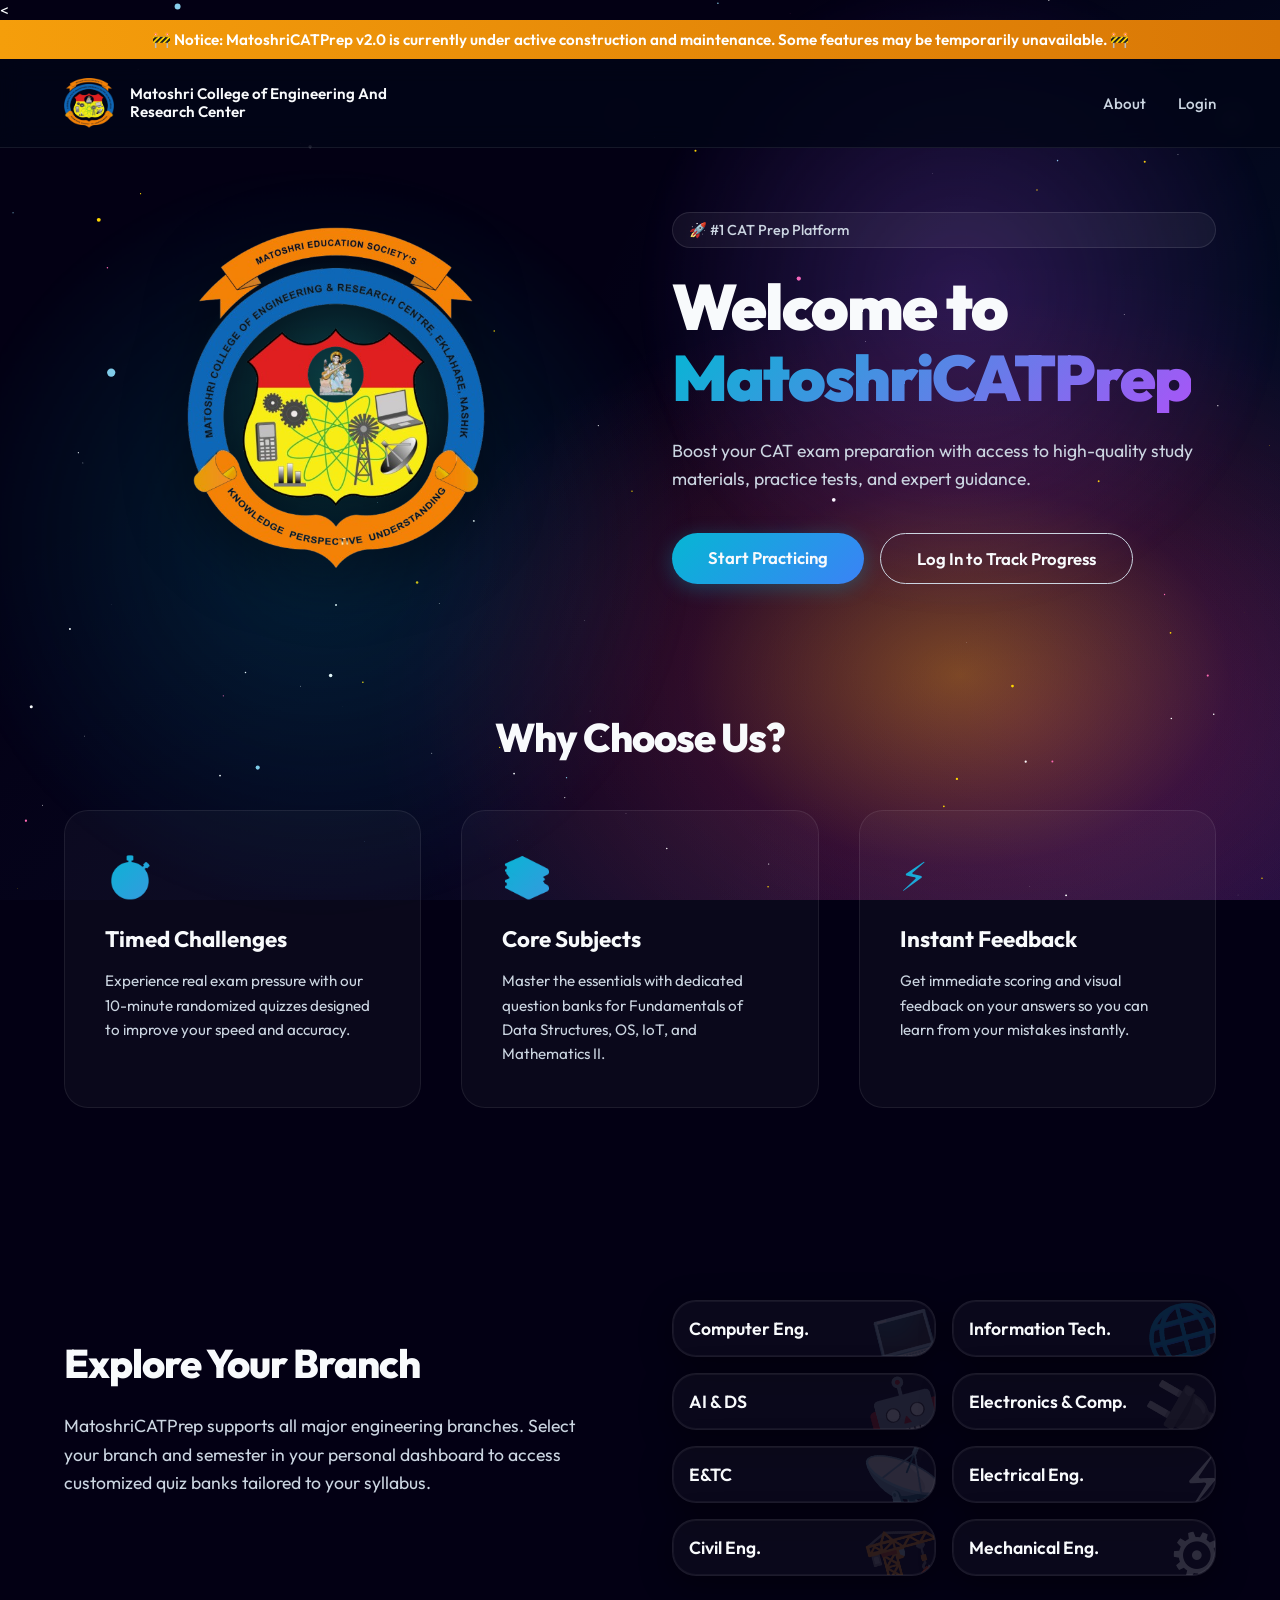
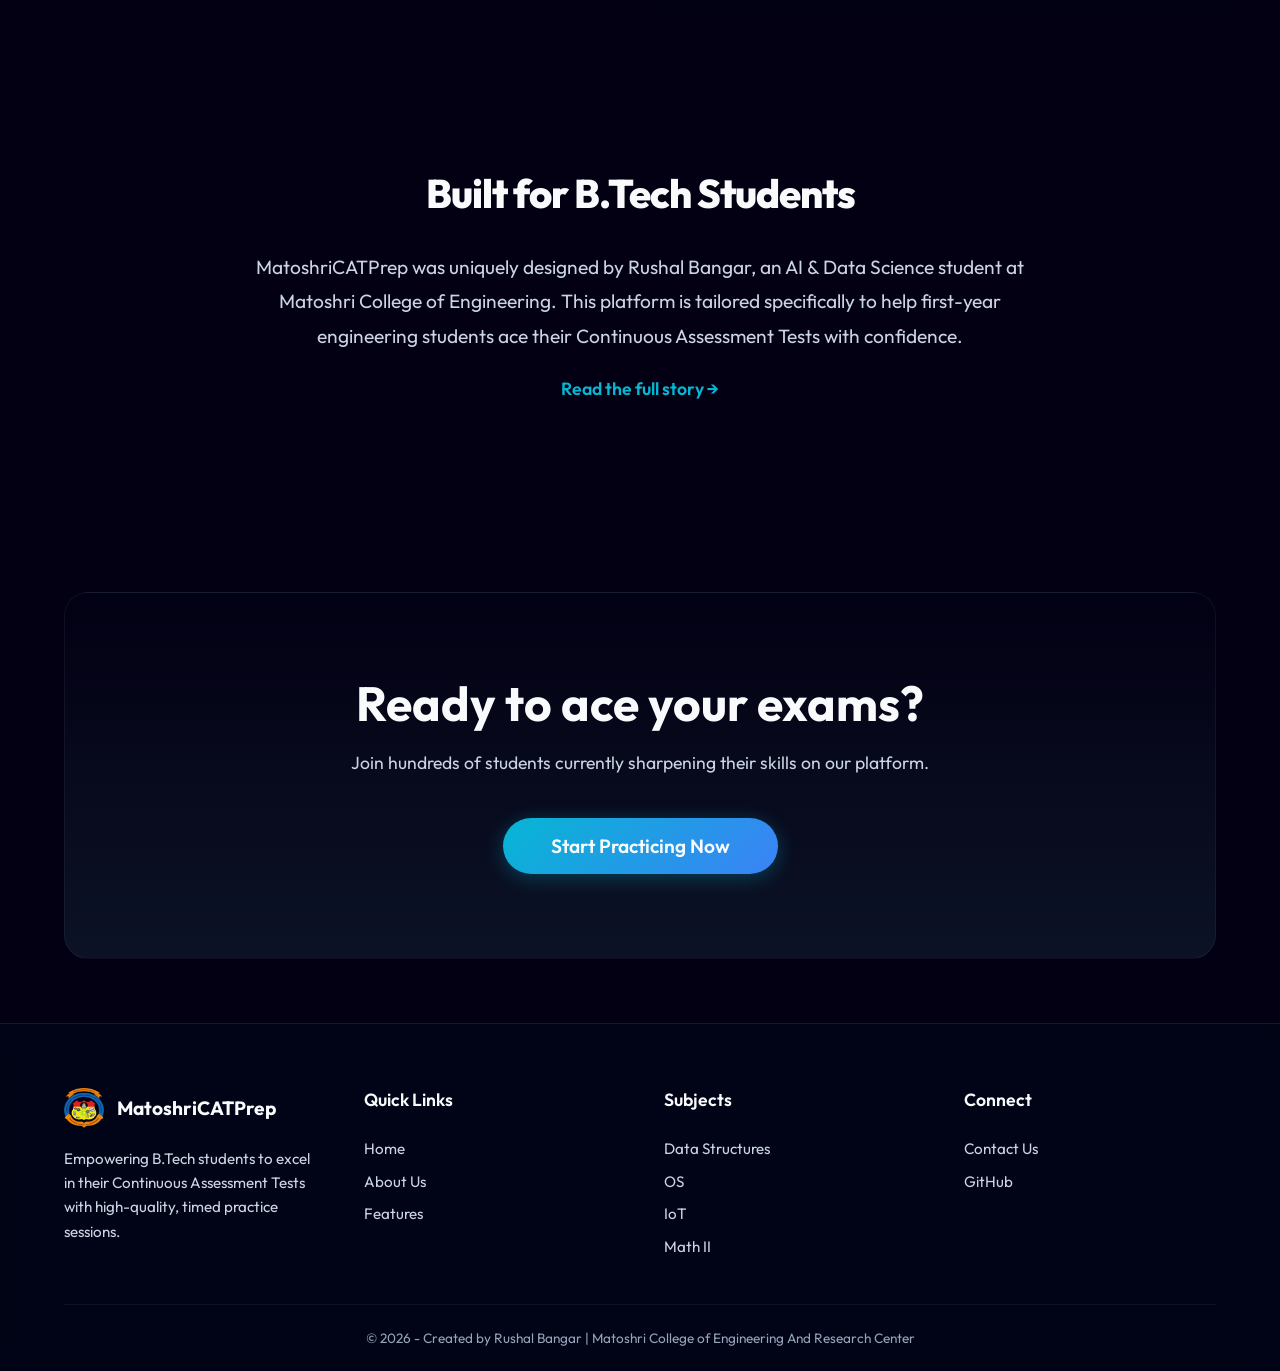
==== commit b0bd6a19: "Fix Supabase JS errors and update OOP subject to OS" ====
--- a/index.html
+++ b/index.html
@@ -93,7 +93,7 @@
                     <div class="feature-icon">📚</div>
                     <h3 style="font-size: 1.4rem; color: var(--text-primary);">Core Subjects</h3>
                     <p class="subtitle" style="font-size: 0.95rem;">Master the essentials with dedicated question banks
-                        for Fundamentals of Data Structures, OOP, IoT, and Mathematics II.</p>
+                        for Fundamentals of Data Structures, OS, IoT, and Mathematics II.</p>
                 </div>
                 <div class="feature-box">
                     <div class="feature-icon">⚡</div>
@@ -196,7 +196,7 @@
                 <h4 class="footer-heading">Subjects</h4>
                 <ul class="footer-links">
                     <li><a href='/fds'>Data Structures</a></li>
-                    <li><a href='/oop'>OOPs</a></li>
+                    <li><a href='/os'>OS</a></li>
                     <li><a href='/iot'>IoT</a></li>
                     <li><a href='/math'>Math II</a></li>
                 </ul>
